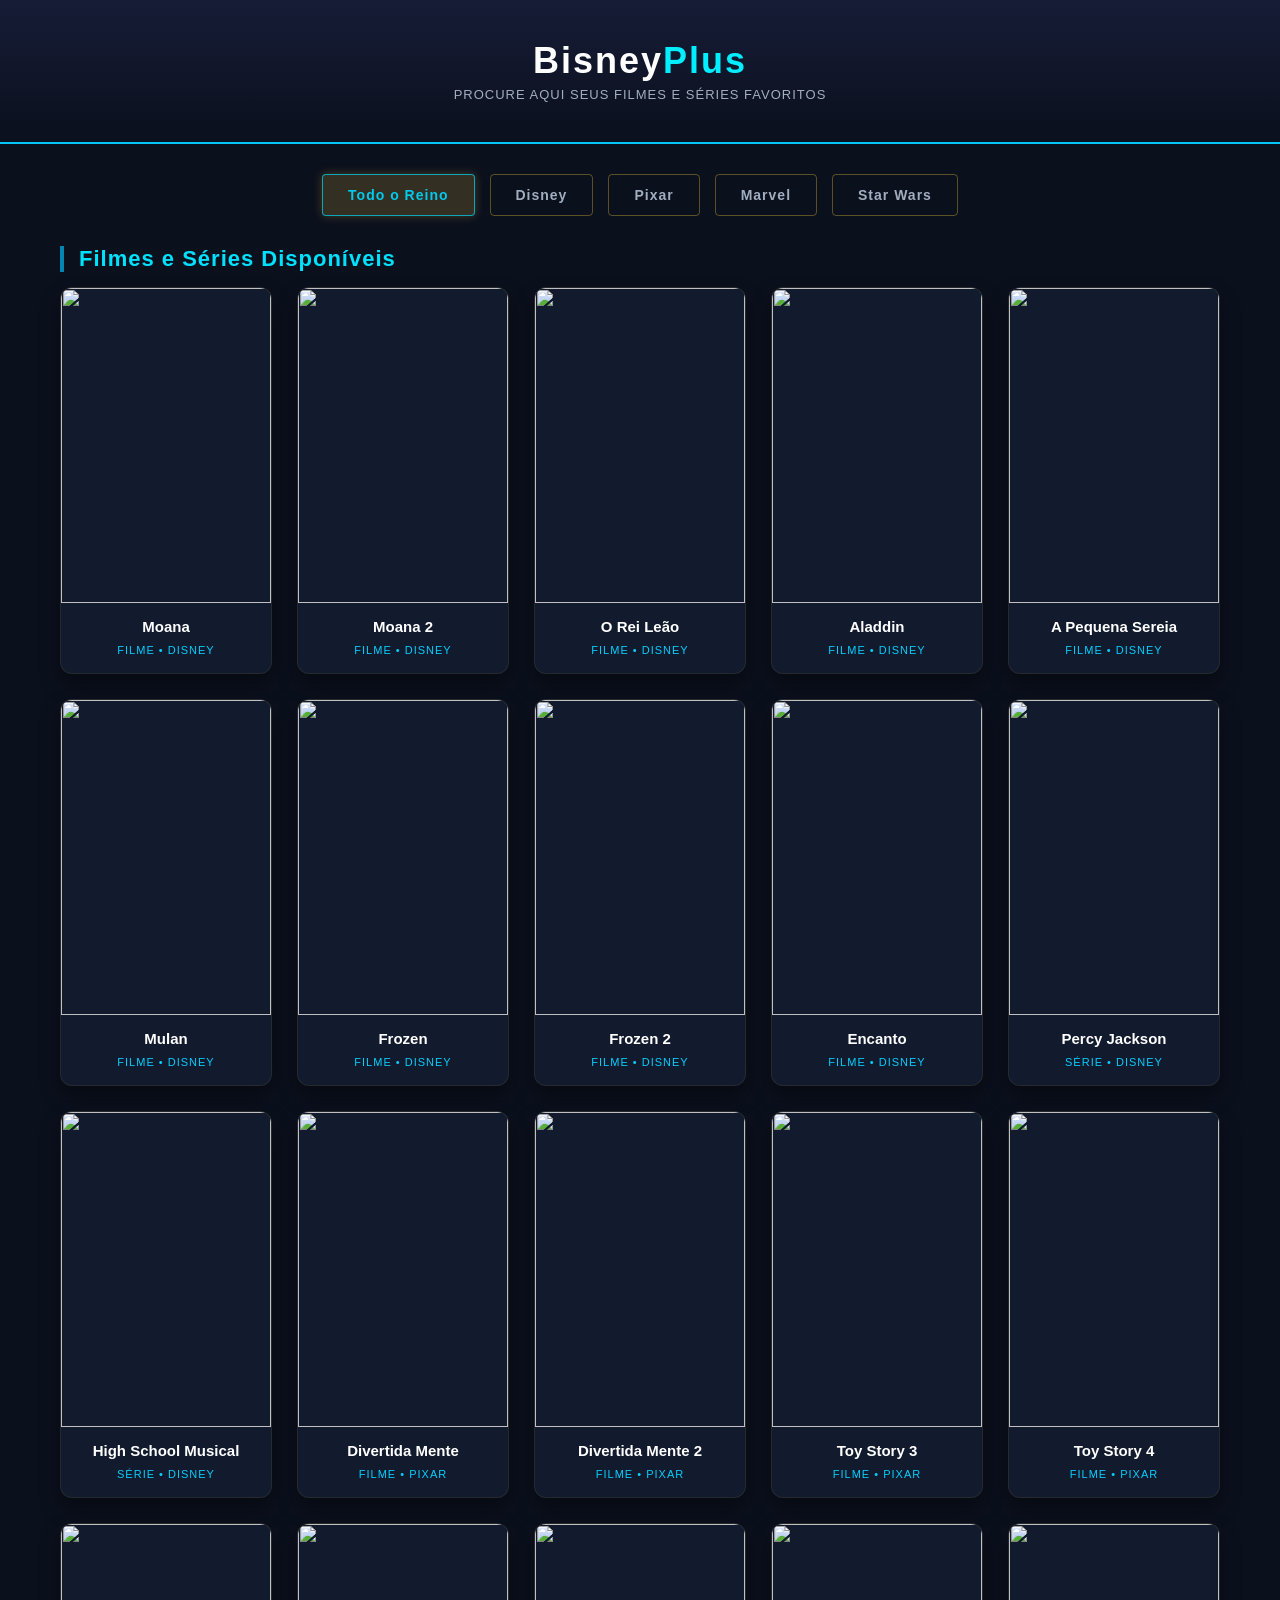
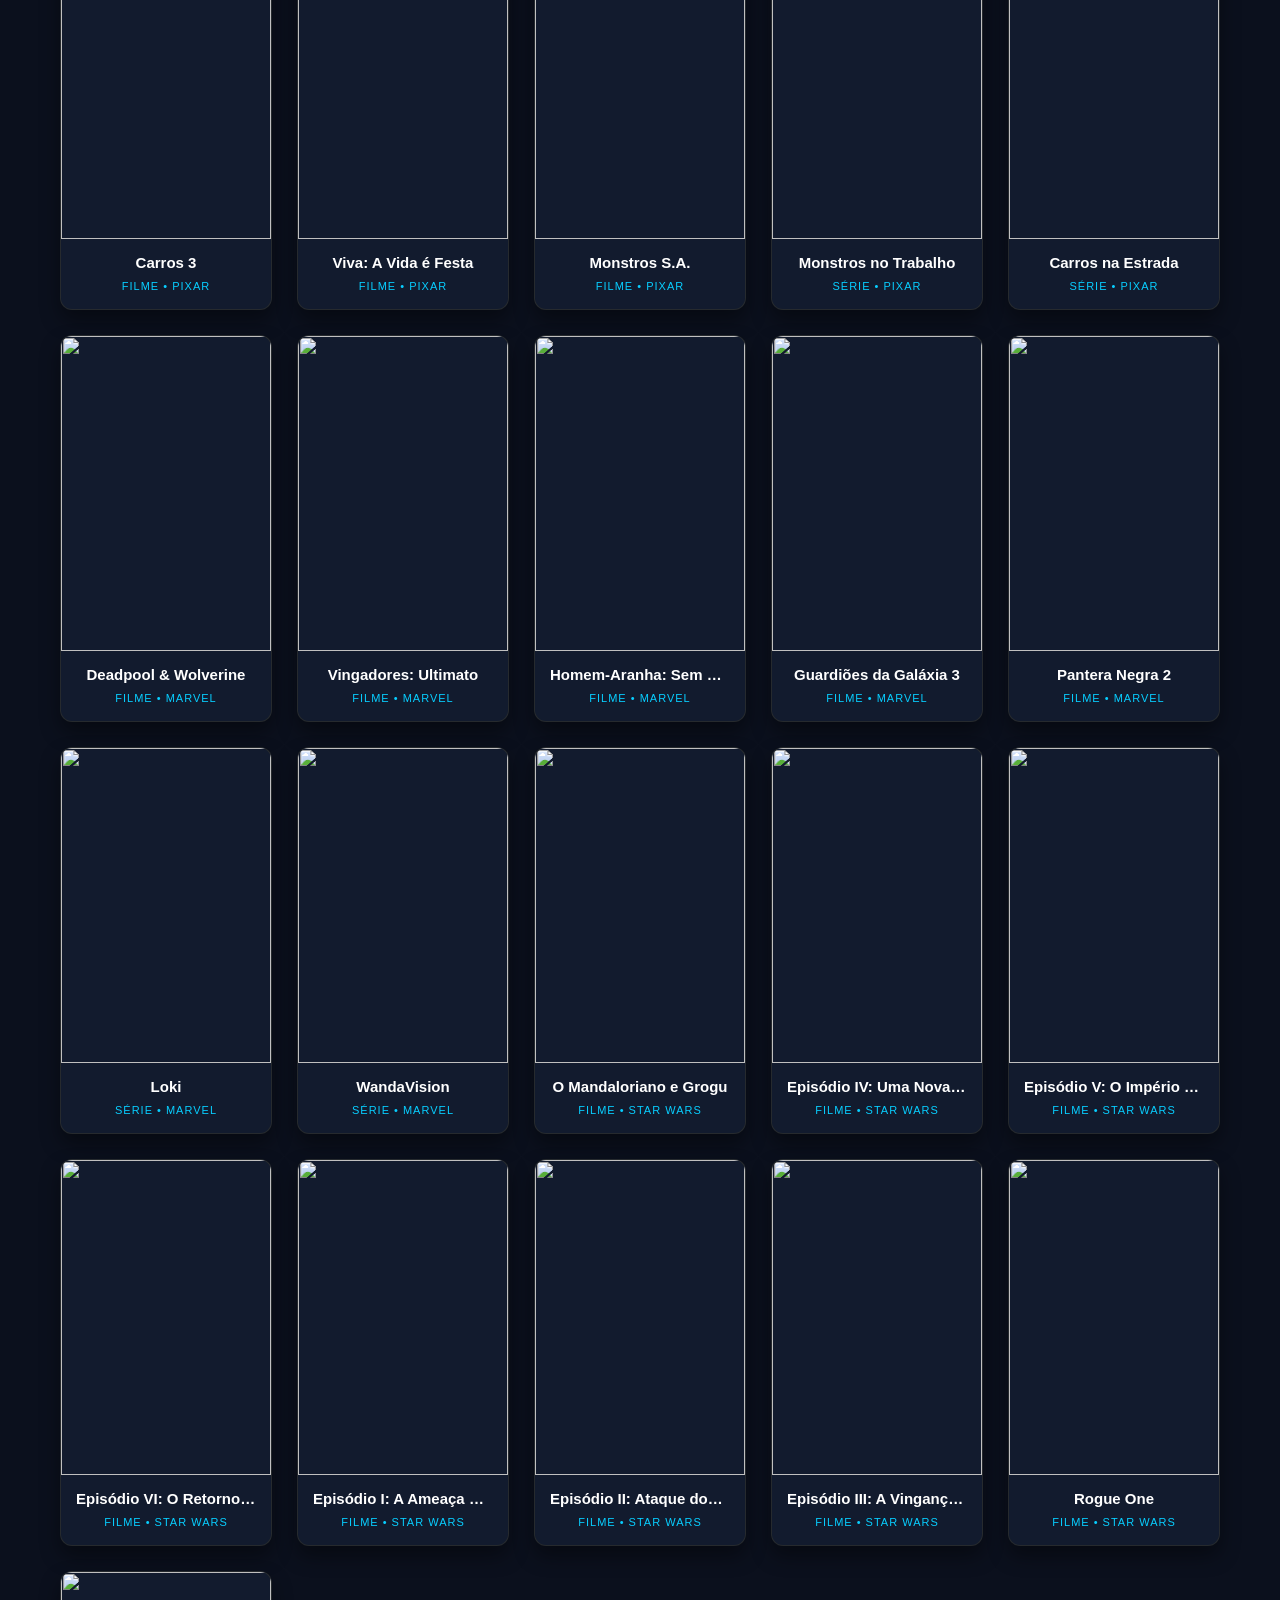
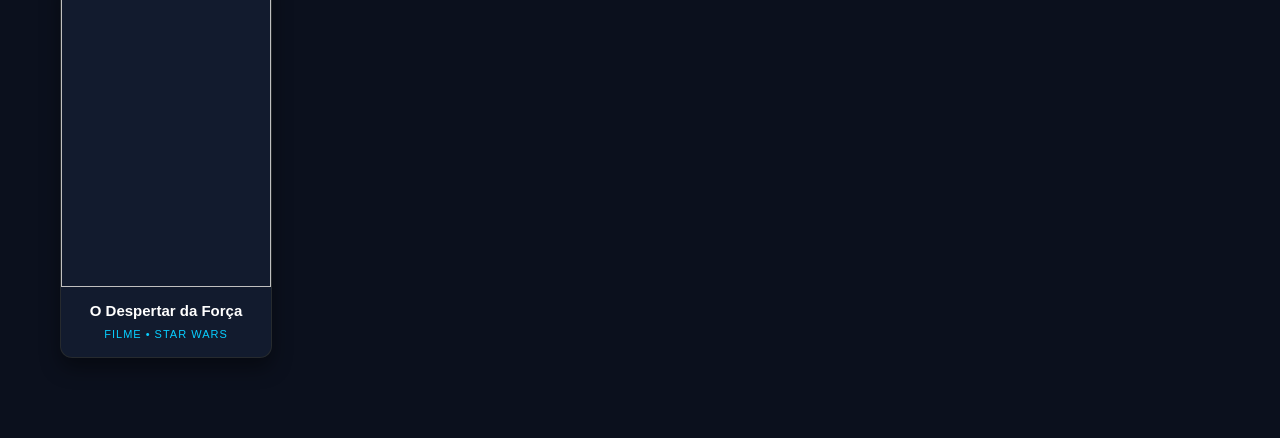
==== index.html @ 2150a50a "Add files via upload" ====
<!DOCTYPE html>
<html lang="pt-BR">
<head>
    <meta charset="UTF-8">
    <meta name="viewport" content="width=device-width, initial-scale=1.0">
    <title>Bisney</title>
    <link rel="stylesheet" href="style.css">
</head>
<body>

    <!-- Seletores Invisíveis (Controlam o Filtro do CSS) -->
    <input type="radio" name="filtro-universo" id="filtro-todos" checked>
    <input type="radio" name="filtro-universo" id="filtro-disney">
    <input type="radio" name="filtro-universo" id="filtro-pixar">
    <input type="radio" name="filtro-universo" id="filtro-marvel">
    <input type="radio" name="filtro-universo" id="filtro-starwars">

    <!-- Topo -->
    <header>
        <h1>Bisney<span>Plus</span></h1>
        <p>Procure aqui seus filmes e séries favoritos</p>
    </header>

    <!-- Botões Filtros -->
    <nav class="tabs-menu">
        <label for="filtro-todos" class="tab-btn btn-todos">Todo o Reino</label>
        <label for="filtro-disney" class="tab-btn btn-disney">Disney</label>
        <label for="filtro-pixar" class="tab-btn btn-pixar">Pixar</label>
        <label for="filtro-marvel" class="tab-btn btn-marvel">Marvel</label>
        <label for="filtro-starwars" class="tab-btn btn-starwars">Star Wars</label>
    </nav>

    <!-- Container Principal do Catálogo -->
    <main class="catalog-container">
        
        <h2 class="category-title">Filmes e Séries Disponíveis</h2>
        <div class="royal-grid">

            <!-- ================= DISNEY ================= -->
            <div class="royal-card uni-disney"><div class="card-img"><img src="https://unsplash.com"></div><div class="card-info"><h3>Moana </h3><span>Filme • Disney</span></div></div>
            <div class="royal-card uni-disney"><div class="card-img"><img src="https://unsplash.com"></div><div class="card-info"><h3>Moana 2</h3><span>Filme • Disney</span></div></div>
            <div class="royal-card uni-disney"><div class="card-img"><img src="https://unsplash.com"></div><div class="card-info"><h3>O Rei Leão</h3><span>Filme • Disney</span></div></div>
            <div class="royal-card uni-disney"><div class="card-img"><img src="https://unsplash.com"></div><div class="card-info"><h3>Aladdin</h3><span>Filme • Disney</span></div></div>
            <div class="royal-card uni-disney"><div class="card-img"><img src="https://unsplash.com"></div><div class="card-info"><h3>A Pequena Sereia</h3><span>Filme • Disney</span></div></div>
            <div class="royal-card uni-disney"><div class="card-img"><img src="https://unsplash.com"></div><div class="card-info"><h3>Mulan</h3><span>Filme • Disney</span></div></div>
            <div class="royal-card uni-disney"><div class="card-img"><img src="https://unsplash.com"></div><div class="card-info"><h3>Frozen </h3><span>Filme • Disney</span></div></div>
            <div class="royal-card uni-disney"><div class="card-img"><img src="https://unsplash.com"></div><div class="card-info"><h3>Frozen 2</h3><span>Filme • Disney</span></div></div>
            <div class="royal-card uni-disney"><div class="card-img"><img src="https://unsplash.com"></div><div class="card-info"><h3>Encanto</h3><span>Filme • Disney</span></div></div>
            <div class="royal-card uni-disney"><div class="card-img"><img src="https://unsplash.com"></div><div class="card-info"><h3>Percy Jackson</h3><span>Série • Disney</span></div></div>
            <div class="royal-card uni-disney"><div class="card-img"><img src="https://unsplash.com"></div><div class="card-info"><h3>High School Musical</h3><span>Série • Disney</span></div></div>

            <!-- ================= PIXAR ================= -->
            <div class="royal-card uni-pixar"><div class="card-img"><img src="https://unsplash.com"></div><div class="card-info"><h3>Divertida Mente </h3><span>Filme • Pixar</span></div></div>
            <div class="royal-card uni-pixar"><div class="card-img"><img src="https://unsplash.com"></div><div class="card-info"><h3>Divertida Mente 2</h3><span>Filme • Pixar</span></div></div>
            <div class="royal-card uni-pixar"><div class="card-img"><img src="https://unsplash.com"></div><div class="card-info"><h3>Toy Story 3</h3><span>Filme • Pixar</span></div></div>
            <div class="royal-card uni-pixar"><div class="card-img"><img src="https://unsplash.com"></div><div class="card-info"><h3>Toy Story 4</h3><span>Filme • Pixar</span></div></div>
            <div class="royal-card uni-pixar"><div class="card-img"><img src="https://unsplash.com"></div><div class="card-info"><h3>Carros 3</h3><span>Filme • Pixar</span></div></div>
            <div class="royal-card uni-pixar"><div class="card-img"><img src="https://unsplash.com"></div><div class="card-info"><h3>Viva: A Vida é Festa</h3><span>Filme • Pixar</span></div></div>
            <div class="royal-card uni-pixar"><div class="card-img"><img src="https://unsplash.com"></div><div class="card-info"><h3>Monstros S.A.</h3><span>Filme • Pixar</span></div></div>
            <div class="royal-card uni-pixar"><div class="card-img"><img src="https://unsplash.com"></div><div class="card-info"><h3>Monstros no Trabalho</h3><span>Série • Pixar</span></div></div>
            <div class="royal-card uni-pixar"><div class="card-img"><img src="https://unsplash.com"></div><div class="card-info"><h3>Carros na Estrada</h3><span>Série • Pixar</span></div></div>

            <!-- ================= MARVEL ================= -->
            <div class="royal-card uni-marvel"><div class="card-img"><img src="https://unsplash.com"></div><div class="card-info"><h3>Deadpool & Wolverine</h3><span>Filme • Marvel</span></div></div>
            <div class="royal-card uni-marvel"><div class="card-img"><img src="https://unsplash.com"></div><div class="card-info"><h3>Vingadores: Ultimato</h3><span>Filme • Marvel</span></div></div>
            <div class="royal-card uni-marvel"><div class="card-img"><img src="https://unsplash.com"></div><div class="card-info"><h3>Homem-Aranha: Sem Volta</h3><span>Filme • Marvel</span></div></div>
            <div class="royal-card uni-marvel"><div class="card-img"><img src="https://unsplash.com"></div><div class="card-info"><h3>Guardiões da Galáxia 3</h3><span>Filme • Marvel</span></div></div>
            <div class="royal-card uni-marvel"><div class="card-img"><img src="https://unsplash.com"></div><div class="card-info"><h3>Pantera Negra 2</h3><span>Filme • Marvel</span></div></div>
            <div class="royal-card uni-marvel"><div class="card-img"><img src="https://unsplash.com"></div><div class="card-info"><h3>Loki</h3><span>Série • Marvel</span></div></div>
            <div class="royal-card uni-marvel"><div class="card-img"><img src="https://unsplash.com"></div><div class="card-info"><h3>WandaVision</h3><span>Série • Marvel</span></div></div>

            <!-- ================= STAR WARS (Catálogo Corrigido e Icônico) ================= -->
            <!-- Filmes Clássicos e Recentes -->
            <div class="royal-card uni-starwars"><div class="card-img"><img src="https://unsplash.com"></div><div class="card-info"><h3>O Mandaloriano e Grogu</h3><span>Filme • Star Wars</span></div></div>
            <div class="royal-card uni-starwars"><div class="card-img"><img src="https://unsplash.com"></div><div class="card-info"><h3>Episódio IV: Uma Nova Esperança</h3><span>Filme • Star Wars</span></div></div>
            <div class="royal-card uni-starwars"><div class="card-img"><img src="https://unsplash.com"></div><div class="card-info"><h3>Episódio V: O Império Contra-Ataca</h3><span>Filme • Star Wars</span></div></div>
            <div class="royal-card uni-starwars"><div class="card-img"><img src="https://unsplash.com"></div><div class="card-info"><h3>Episódio VI: O Retorno de Jedi</h3><span>Filme • Star Wars</span></div></div>
            <div class="royal-card uni-starwars"><div class="card-img"><img src="https://unsplash.com"></div><div class="card-info"><h3>Episódio I: A Ameaça Fantasma</h3><span>Filme • Star Wars</span></div></div>
            <div class="royal-card uni-starwars"><div class="card-img"><img src="https://unsplash.com"></div><div class="card-info"><h3>Episódio II: Ataque dos Clones</h3><span>Filme • Star Wars</span></div></div>
            <div class="royal-card uni-starwars"><div class="card-img"><img src="https://unsplash.com"></div><div class="card-info"><h3>Episódio III: A Vingança dos Sith</h3><span>Filme • Star Wars</span></div></div>
            <div class="royal-card uni-starwars"><div class="card-img"><img src="https://unsplash.com"></div><div class="card-info"><h3>Rogue One</h3><span>Filme • Star Wars</span></div></div>
            <div class="royal-card uni-starwars"><div class="card-img"><img src="https://unsplash.com"></div><div class="card-info"><h3>O Despertar da Força</h3><span>Filme • Star Wars</span></div></div>
            
            <!-- Séries Famosas -->
---- style.css ----
/* ========================================================
   RESET & ESTILIZAÇÃO DO TEMA (Azul Disney & Ouro)
   ======================================================== */
   * {
    margin: 0;
    padding: 0;
    box-sizing: border-box;
    font-family: 'Segoe UI', Roboto, Arial, sans-serif;
}

body {
    background-color: #0b101d;
    color: #e2e8f0;
    padding-bottom: 80px;
}

/* Esconde totalmente os seletores radio nativos na tela */
input[type="radio"] {
    display: none;
}

header {
    background: linear-gradient(to bottom, #161c36, #0b101d);
    padding: 40px 20px;
    text-align: center;
    border-bottom: 2px solid #04c5f5;
}

header h1 {
    font-size: 36px;
    color: #fff;
    letter-spacing: 2px;
}

header h1 span {
    color: #00eeff;
}

header p {
    font-size: 13px;
    color: #a0aec0;
    margin-top: 5px;
    text-transform: uppercase;
    letter-spacing: 1px;
}

/* ========================================================
   MENU DE NAVEGAÇÃO E BOTÕES (LABELS)
   ======================================================== */
.tabs-menu {
    display: flex;
    justify-content: center;
    gap: 15px;
    margin: 30px auto;
    flex-wrap: wrap;
    max-width: 800px;
}

.tab-btn {
    background: transparent;
    border: 1px solid rgba(212, 175, 55, 0.4);
    color: #a0aec0;
    padding: 12px 25px;
    font-size: 14px;
    border-radius: 4px;
    font-weight: bold;
    letter-spacing: 1px;
    cursor: pointer;
    transition: all 0.3s ease;
}

.tab-btn:hover {
    background-color: rgba(212, 175, 55, 0.15);
    color: #00ffff;
    border-color: #00ffff;
}

/* ========================================================
   MECANISMO DE FILTRAGEM VIA CSS PURO (ESTÁVEL)
   ======================================================== */

/* Caso o botão "Disney" esteja ativado, esconde as outras marcas */
#filtro-disney:checked ~ main .royal-grid .royal-card:not(.uni-disney) { display: none; }

/* Caso o botão "Pixar" esteja ativado, esconde as outras marcas */
#filtro-pixar:checked ~ main .royal-grid .royal-card:not(.uni-pixar) { display: none; }

/* Caso o botão "Marvel" esteja ativado, esconde as outras marcas */
#filtro-marvel:checked ~ main .royal-grid .royal-card:not(.uni-marvel) { display: none; }

/* Caso o botão "Star Wars" esteja ativado, esconde as outras marcas */
#filtro-starwars:checked ~ main .royal-grid .royal-card:not(.uni-starwars) { display: none; }


/* Muda o visual do botão ativo na barra de navegação para o usuário saber onde clicou */
#filtro-todos:checked ~ .tabs-menu .btn-todos,
#filtro-disney:checked ~ .tabs-menu .btn-disney,
#filtro-pixar:checked ~ .tabs-menu .btn-pixar,
#filtro-marvel:checked ~ .tabs-menu .btn-marvel,
#filtro-starwars:checked ~ .tabs-menu .btn-starwars {
    background-color: rgba(212, 175, 55, 0.2);
    color: #00caee;
    border-color: #00d2eebd;
    box-shadow: 0 0 10px rgba(212, 175, 55, 0.3);
}

/* ========================================================
   ESTRUTURA DAS SEÇÕES E GRADES DE FILMES/SÉRIES
   ======================================================== */
.catalog-container {
    max-width: 1200px;
    margin: 0 auto;
    padding: 0 20px;
}

.category-title {
    font-size: 22px;
    color: #00e1ff;
    margin: 30px 0 15px 0;
    border-left: 4px solid #00c3ffa8;
    padding-left: 15px;
    letter-spacing: 1px;
}

.royal-grid {
    display: grid;
    grid-template-columns: repeat(auto-fill, minmax(200px, 1fr));
    gap: 25px;
}

.royal-card {
    background-color: #121b2e;
    border-radius: 12px;
    overflow: hidden;
    border: 1px solid rgba(212, 175, 55, 0.1);
    box-shadow: 0 10px 20px rgba(0,0,0,0.4);
    transition: transform 0.3s ease, border-color 0.3s ease, box-shadow 0.3s ease;
}

.card-img {
    width: 100%;
    aspect-ratio: 2/3;
    overflow: hidden;
}

.card-img img {
    width: 100%;
    height: 100%;
    object-fit: cover;
    transition: transform 0.4s ease;
}

.card-info {
    padding: 15px;
    text-align: center;
}

.card-info h3 {
    font-size: 15px;
    color: #fff;
    white-space: nowrap;
    overflow: hidden;
    text-overflow: ellipsis;
    margin-bottom: 5px;
}

.card-info span {
    font-size: 11px;
    color: #08ceff;
    text-transform: uppercase;
    letter-spacing: 1px;
}

/* Efeitos Visuais ao passar o mouse (Hover) */
.royal-card:hover {
    transform: translateY(-8px);
    border-color: #08ceff;
    box-shadow: 0 15px 30px rgba(212, 175, 55, 0.2);
}

.royal-card:hover .card-img img {
    transform: scale(1.08);
}
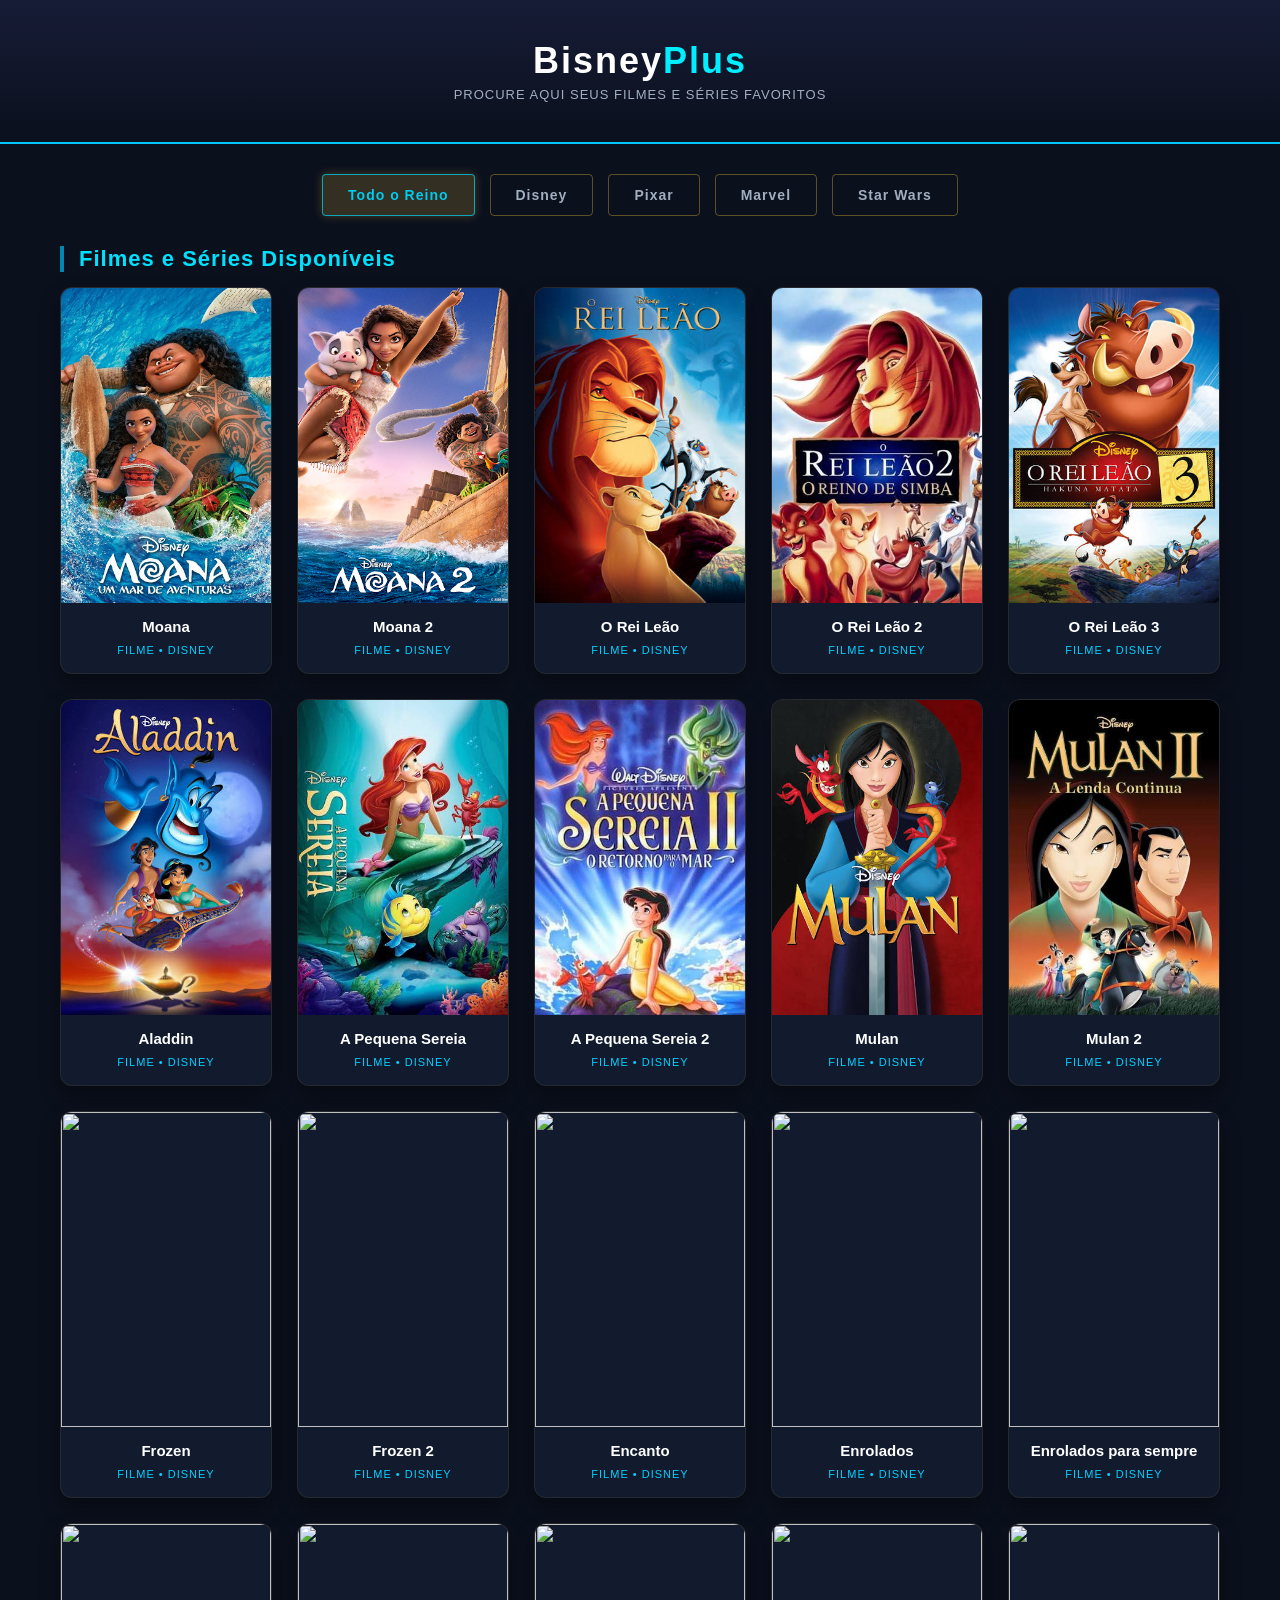
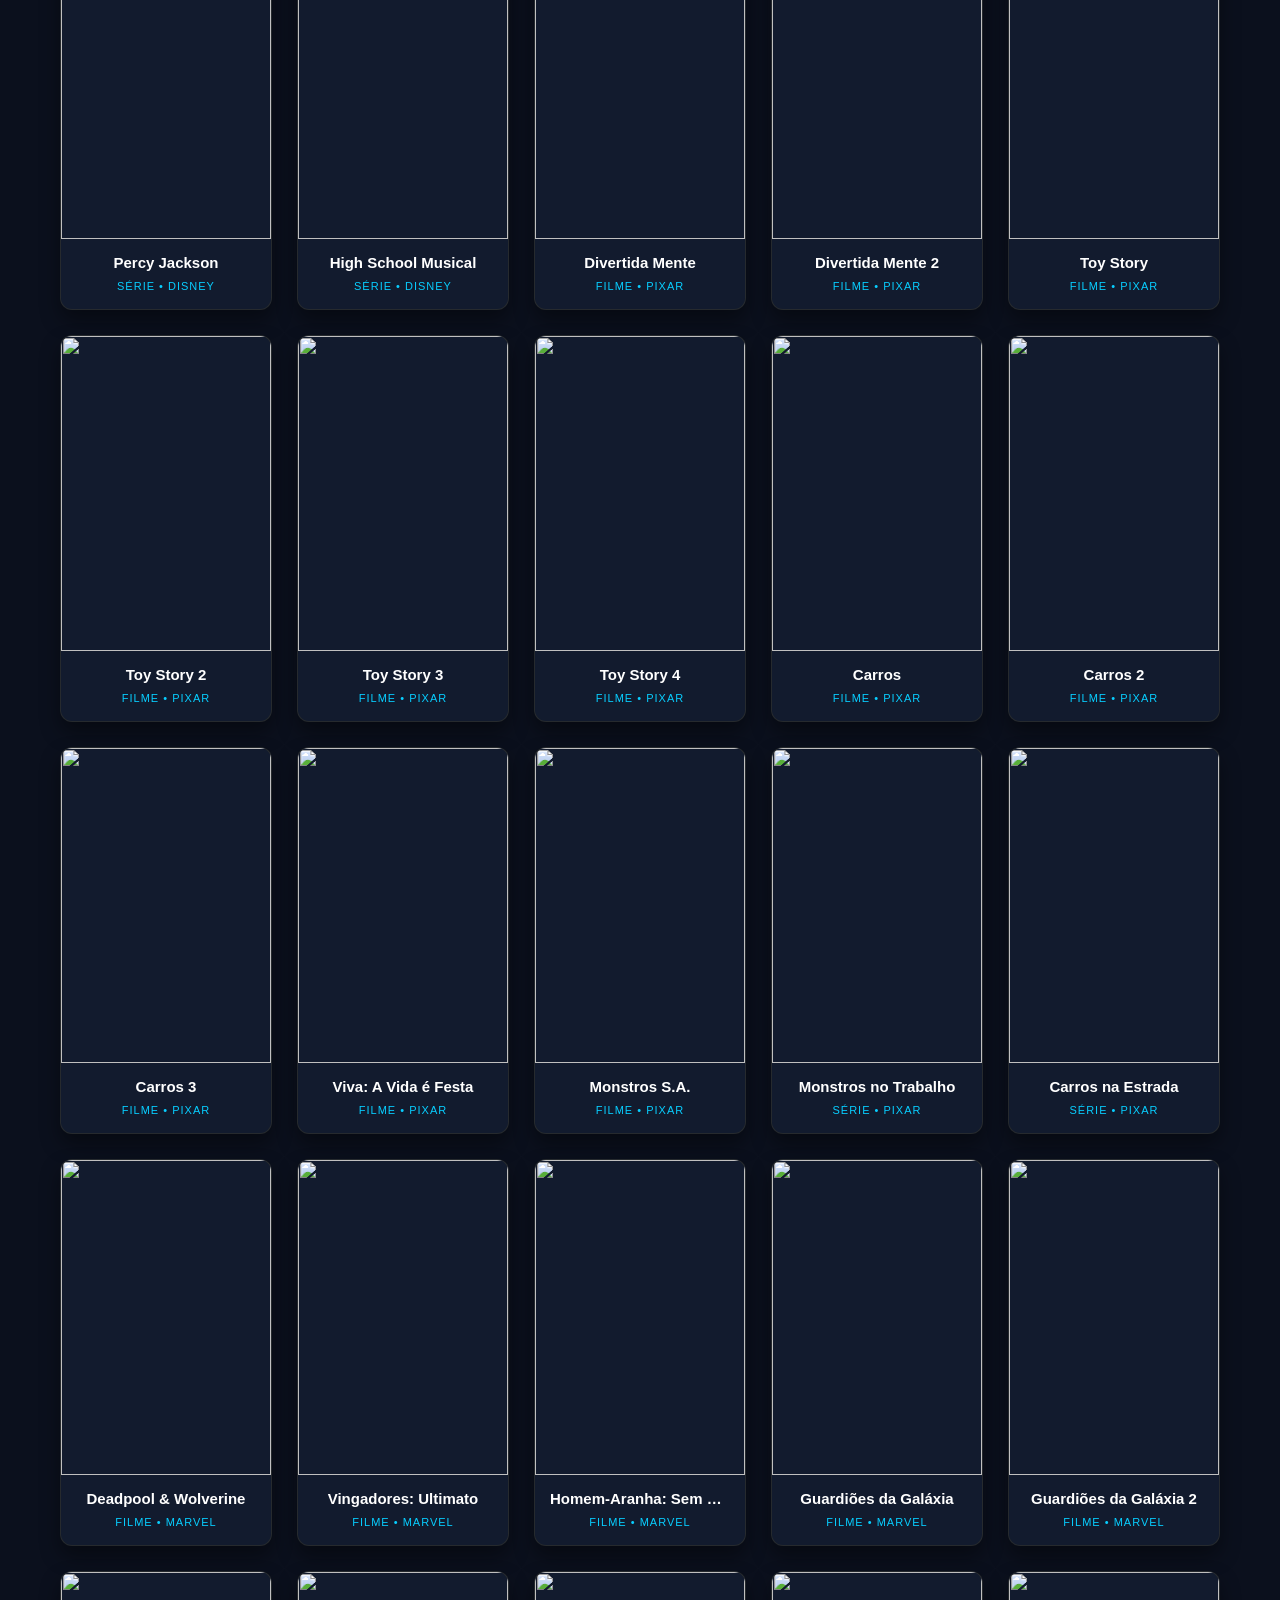
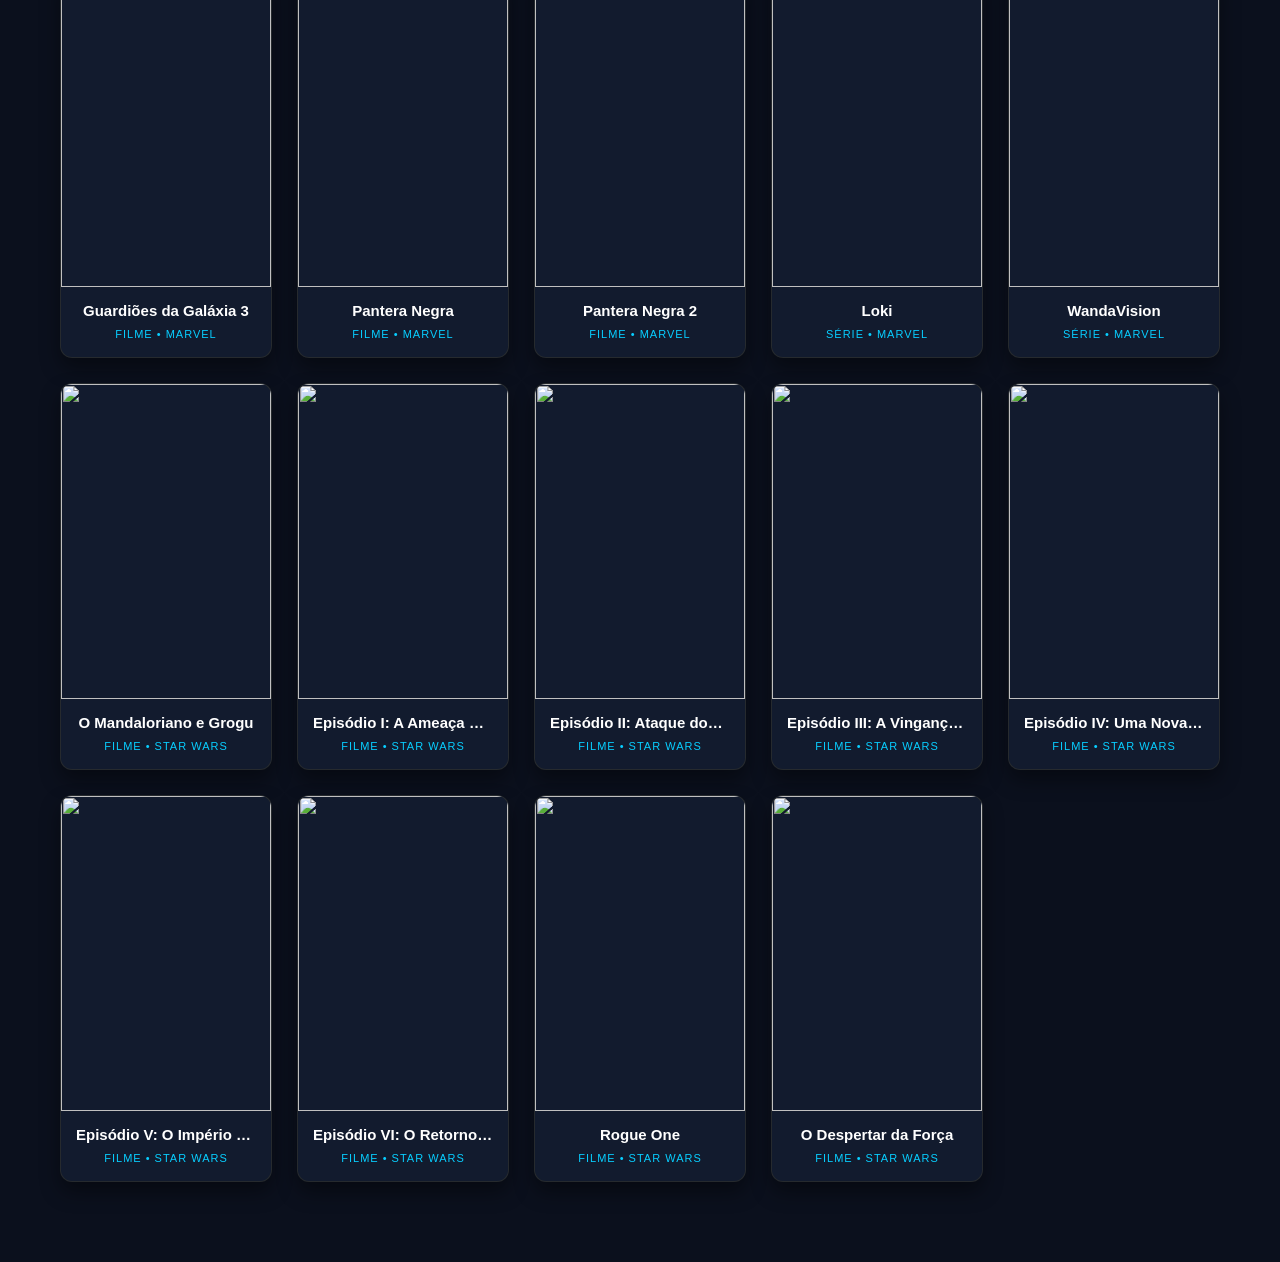
==== commit bc09dae4: "Add files via upload" ====
--- a/index.html
+++ b/index.html
@@ -37,23 +37,33 @@
         <div class="royal-grid">
 
             <!-- ================= DISNEY ================= -->
-            <div class="royal-card uni-disney"><div class="card-img"><img src="https://unsplash.com"></div><div class="card-info"><h3>Moana </h3><span>Filme • Disney</span></div></div>
-            <div class="royal-card uni-disney"><div class="card-img"><img src="https://unsplash.com"></div><div class="card-info"><h3>Moana 2</h3><span>Filme • Disney</span></div></div>
-            <div class="royal-card uni-disney"><div class="card-img"><img src="https://unsplash.com"></div><div class="card-info"><h3>O Rei Leão</h3><span>Filme • Disney</span></div></div>
-            <div class="royal-card uni-disney"><div class="card-img"><img src="https://unsplash.com"></div><div class="card-info"><h3>Aladdin</h3><span>Filme • Disney</span></div></div>
-            <div class="royal-card uni-disney"><div class="card-img"><img src="https://unsplash.com"></div><div class="card-info"><h3>A Pequena Sereia</h3><span>Filme • Disney</span></div></div>
-            <div class="royal-card uni-disney"><div class="card-img"><img src="https://unsplash.com"></div><div class="card-info"><h3>Mulan</h3><span>Filme • Disney</span></div></div>
+            <div class="royal-card uni-disney"><div class="card-img"><img src="moana.jpg"></div><div class="card-info"><h3>Moana </h3><span>Filme • Disney</span></div></div>
+            <div class="royal-card uni-disney"><div class="card-img"><img src="moana2.png"></div><div class="card-info"><h3>Moana 2</h3><span>Filme • Disney</span></div></div>
+            <div class="royal-card uni-disney"><div class="card-img"><img src="rei_leao.jpeg"></div><div class="card-info"><h3>O Rei Leão</h3><span>Filme • Disney</span></div></div>
+            <div class="royal-card uni-disney"><div class="card-img"><img src="rei_leao2.jpeg"></div><div class="card-info"><h3>O Rei Leão 2</h3><span>Filme • Disney</span></div></div>
+            <div class="royal-card uni-disney"><div class="card-img"><img src="rei_leao3.jpeg"></div><div class="card-info"><h3>O Rei Leão 3</h3><span>Filme • Disney</span></div></div>
+            <div class="royal-card uni-disney"><div class="card-img"><img src="aladdin.jpeg"></div><div class="card-info"><h3>Aladdin</h3><span>Filme • Disney</span></div></div>
+            <div class="royal-card uni-disney"><div class="card-img"><img src="pequena_sereia.jpeg"></div><div class="card-info"><h3>A Pequena Sereia</h3><span>Filme • Disney</span></div></div>
+            <div class="royal-card uni-disney"><div class="card-img"><img src="pequena_sereia2.jpeg"></div><div class="card-info"><h3>A Pequena Sereia 2</h3><span>Filme • Disney</span></div></div>
+            <div class="royal-card uni-disney"><div class="card-img"><img src="mulan.jpeg"></div><div class="card-info"><h3>Mulan</h3><span>Filme • Disney</span></div></div>
+            <div class="royal-card uni-disney"><div class="card-img"><img src="mulan2.jpeg"></div><div class="card-info"><h3>Mulan 2</h3><span>Filme • Disney</span></div></div>
             <div class="royal-card uni-disney"><div class="card-img"><img src="https://unsplash.com"></div><div class="card-info"><h3>Frozen </h3><span>Filme • Disney</span></div></div>
             <div class="royal-card uni-disney"><div class="card-img"><img src="https://unsplash.com"></div><div class="card-info"><h3>Frozen 2</h3><span>Filme • Disney</span></div></div>
             <div class="royal-card uni-disney"><div class="card-img"><img src="https://unsplash.com"></div><div class="card-info"><h3>Encanto</h3><span>Filme • Disney</span></div></div>
+            <div class="royal-card uni-disney"><div class="card-img"><img src="https://unsplash.com"></div><div class="card-info"><h3>Enrolados</h3><span>Filme • Disney</span></div></div>
+            <div class="royal-card uni-disney"><div class="card-img"><img src="https://unsplash.com"></div><div class="card-info"><h3>Enrolados para sempre</h3><span>Filme • Disney</span></div></div>
             <div class="royal-card uni-disney"><div class="card-img"><img src="https://unsplash.com"></div><div class="card-info"><h3>Percy Jackson</h3><span>Série • Disney</span></div></div>
             <div class="royal-card uni-disney"><div class="card-img"><img src="https://unsplash.com"></div><div class="card-info"><h3>High School Musical</h3><span>Série • Disney</span></div></div>
 
             <!-- ================= PIXAR ================= -->
             <div class="royal-card uni-pixar"><div class="card-img"><img src="https://unsplash.com"></div><div class="card-info"><h3>Divertida Mente </h3><span>Filme • Pixar</span></div></div>
             <div class="royal-card uni-pixar"><div class="card-img"><img src="https://unsplash.com"></div><div class="card-info"><h3>Divertida Mente 2</h3><span>Filme • Pixar</span></div></div>
+            <div class="royal-card uni-pixar"><div class="card-img"><img src="https://unsplash.com"></div><div class="card-info"><h3>Toy Story </h3><span>Filme • Pixar</span></div></div>
+            <div class="royal-card uni-pixar"><div class="card-img"><img src="https://unsplash.com"></div><div class="card-info"><h3>Toy Story 2</h3><span>Filme • Pixar</span></div></div>
             <div class="royal-card uni-pixar"><div class="card-img"><img src="https://unsplash.com"></div><div class="card-info"><h3>Toy Story 3</h3><span>Filme • Pixar</span></div></div>
             <div class="royal-card uni-pixar"><div class="card-img"><img src="https://unsplash.com"></div><div class="card-info"><h3>Toy Story 4</h3><span>Filme • Pixar</span></div></div>
+            <div class="royal-card uni-pixar"><div class="card-img"><img src="https://unsplash.com"></div><div class="card-info"><h3>Carros </h3><span>Filme • Pixar</span></div></div>
+            <div class="royal-card uni-pixar"><div class="card-img"><img src="https://unsplash.com"></div><div class="card-info"><h3>Carros 2</h3><span>Filme • Pixar</span></div></div>
             <div class="royal-card uni-pixar"><div class="card-img"><img src="https://unsplash.com"></div><div class="card-info"><h3>Carros 3</h3><span>Filme • Pixar</span></div></div>
             <div class="royal-card uni-pixar"><div class="card-img"><img src="https://unsplash.com"></div><div class="card-info"><h3>Viva: A Vida é Festa</h3><span>Filme • Pixar</span></div></div>
             <div class="royal-card uni-pixar"><div class="card-img"><img src="https://unsplash.com"></div><div class="card-info"><h3>Monstros S.A.</h3><span>Filme • Pixar</span></div></div>
@@ -64,7 +74,10 @@
             <div class="royal-card uni-marvel"><div class="card-img"><img src="https://unsplash.com"></div><div class="card-info"><h3>Deadpool & Wolverine</h3><span>Filme • Marvel</span></div></div>
             <div class="royal-card uni-marvel"><div class="card-img"><img src="https://unsplash.com"></div><div class="card-info"><h3>Vingadores: Ultimato</h3><span>Filme • Marvel</span></div></div>
             <div class="royal-card uni-marvel"><div class="card-img"><img src="https://unsplash.com"></div><div class="card-info"><h3>Homem-Aranha: Sem Volta</h3><span>Filme • Marvel</span></div></div>
+            <div class="royal-card uni-marvel"><div class="card-img"><img src="https://unsplash.com"></div><div class="card-info"><h3>Guardiões da Galáxia </h3><span>Filme • Marvel</span></div></div>
+            <div class="royal-card uni-marvel"><div class="card-img"><img src="https://unsplash.com"></div><div class="card-info"><h3>Guardiões da Galáxia 2</h3><span>Filme • Marvel</span></div></div>
             <div class="royal-card uni-marvel"><div class="card-img"><img src="https://unsplash.com"></div><div class="card-info"><h3>Guardiões da Galáxia 3</h3><span>Filme • Marvel</span></div></div>
+            <div class="royal-card uni-marvel"><div class="card-img"><img src="https://unsplash.com"></div><div class="card-info"><h3>Pantera Negra </h3><span>Filme • Marvel</span></div></div>
             <div class="royal-card uni-marvel"><div class="card-img"><img src="https://unsplash.com"></div><div class="card-info"><h3>Pantera Negra 2</h3><span>Filme • Marvel</span></div></div>
             <div class="royal-card uni-marvel"><div class="card-img"><img src="https://unsplash.com"></div><div class="card-info"><h3>Loki</h3><span>Série • Marvel</span></div></div>
             <div class="royal-card uni-marvel"><div class="card-img"><img src="https://unsplash.com"></div><div class="card-info"><h3>WandaVision</h3><span>Série • Marvel</span></div></div>
@@ -72,12 +85,12 @@
             <!-- ================= STAR WARS (Catálogo Corrigido e Icônico) ================= -->
             <!-- Filmes Clássicos e Recentes -->
             <div class="royal-card uni-starwars"><div class="card-img"><img src="https://unsplash.com"></div><div class="card-info"><h3>O Mandaloriano e Grogu</h3><span>Filme • Star Wars</span></div></div>
+            <div class="royal-card uni-starwars"><div class="card-img"><img src="https://unsplash.com"></div><div class="card-info"><h3>Episódio I: A Ameaça Fantasma</h3><span>Filme • Star Wars</span></div></div>
+            <div class="royal-card uni-starwars"><div class="card-img"><img src="https://unsplash.com"></div><div class="card-info"><h3>Episódio II: Ataque dos Clones</h3><span>Filme • Star Wars</span></div></div>
+            <div class="royal-card uni-starwars"><div class="card-img"><img src="https://unsplash.com"></div><div class="card-info"><h3>Episódio III: A Vingança dos Sith</h3><span>Filme • Star Wars</span></div></div>
             <div class="royal-card uni-starwars"><div class="card-img"><img src="https://unsplash.com"></div><div class="card-info"><h3>Episódio IV: Uma Nova Esperança</h3><span>Filme • Star Wars</span></div></div>
             <div class="royal-card uni-starwars"><div class="card-img"><img src="https://unsplash.com"></div><div class="card-info"><h3>Episódio V: O Império Contra-Ataca</h3><span>Filme • Star Wars</span></div></div>
             <div class="royal-card uni-starwars"><div class="card-img"><img src="https://unsplash.com"></div><div class="card-info"><h3>Episódio VI: O Retorno de Jedi</h3><span>Filme • Star Wars</span></div></div>
-            <div class="royal-card uni-starwars"><div class="card-img"><img src="https://unsplash.com"></div><div class="card-info"><h3>Episódio I: A Ameaça Fantasma</h3><span>Filme • Star Wars</span></div></div>
-            <div class="royal-card uni-starwars"><div class="card-img"><img src="https://unsplash.com"></div><div class="card-info"><h3>Episódio II: Ataque dos Clones</h3><span>Filme • Star Wars</span></div></div>
-            <div class="royal-card uni-starwars"><div class="card-img"><img src="https://unsplash.com"></div><div class="card-info"><h3>Episódio III: A Vingança dos Sith</h3><span>Filme • Star Wars</span></div></div>
             <div class="royal-card uni-starwars"><div class="card-img"><img src="https://unsplash.com"></div><div class="card-info"><h3>Rogue One</h3><span>Filme • Star Wars</span></div></div>
             <div class="royal-card uni-starwars"><div class="card-img"><img src="https://unsplash.com"></div><div class="card-info"><h3>O Despertar da Força</h3><span>Filme • Star Wars</span></div></div>
             
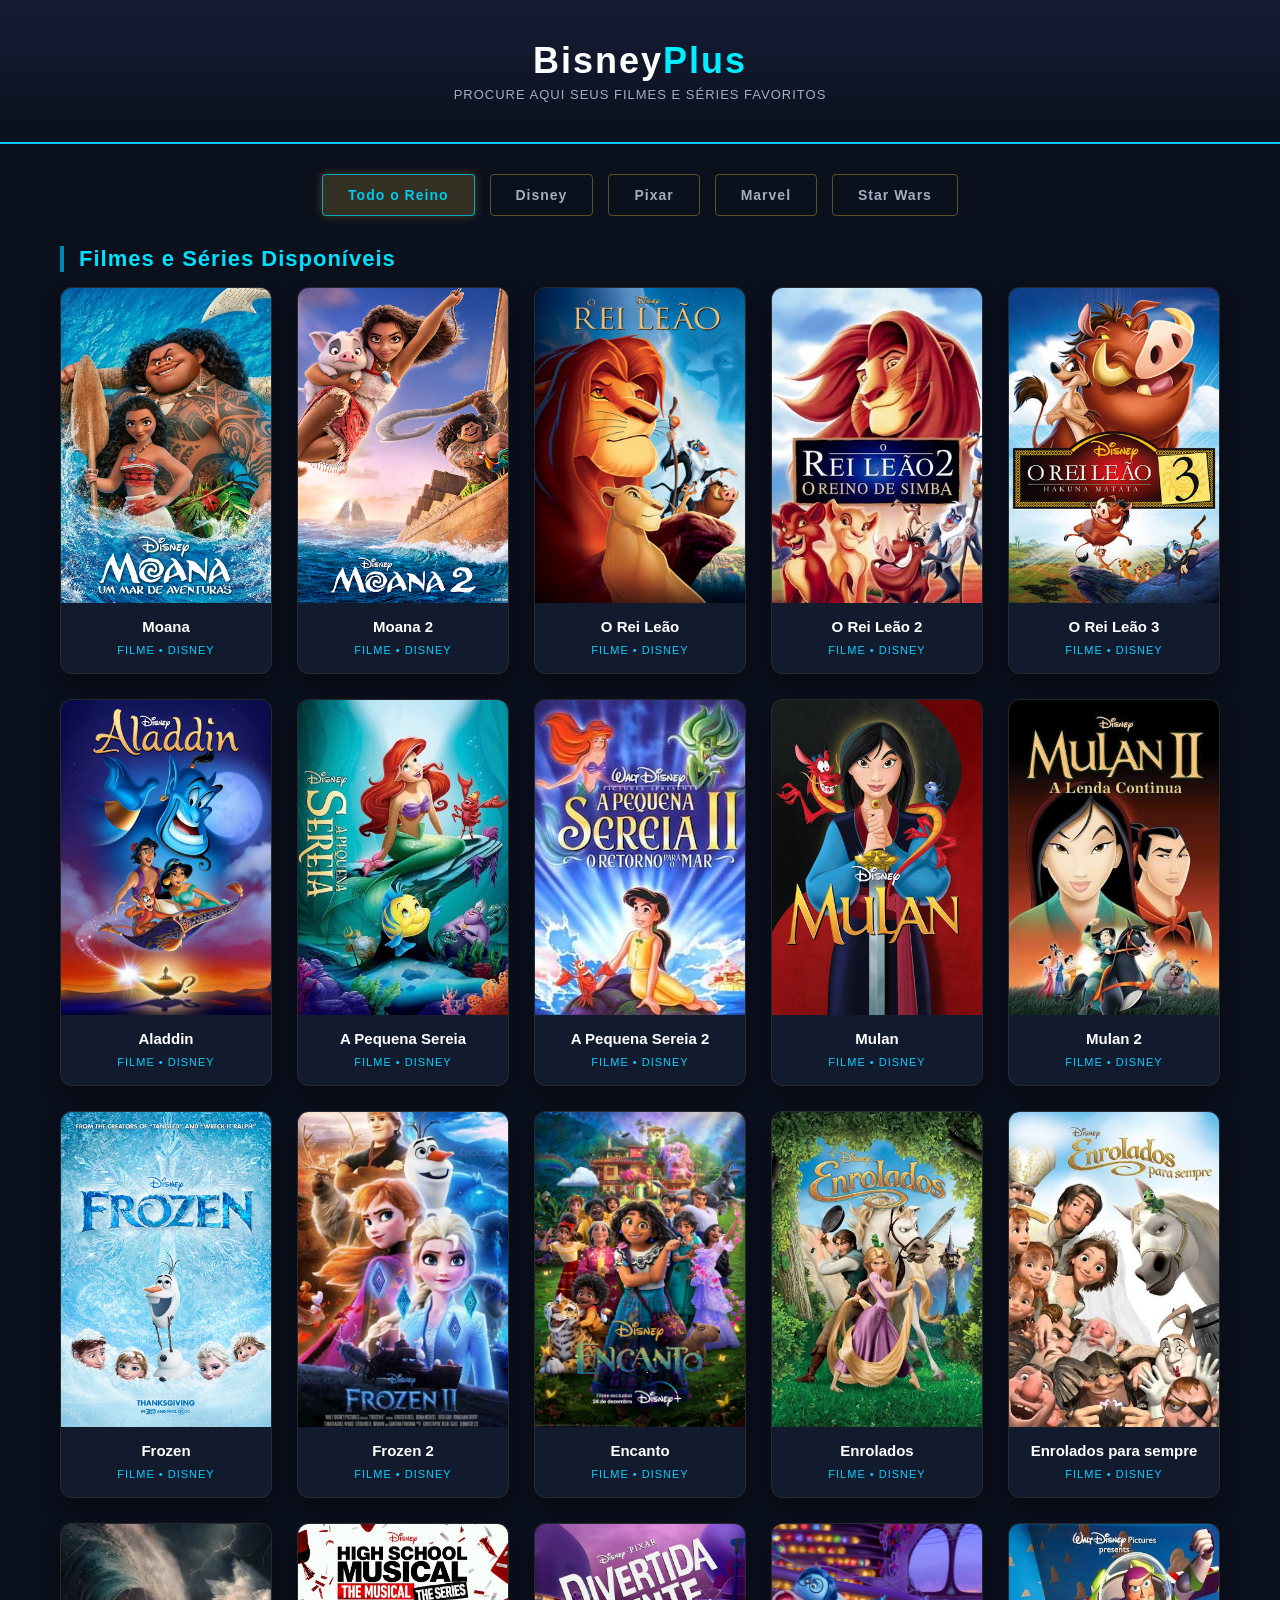
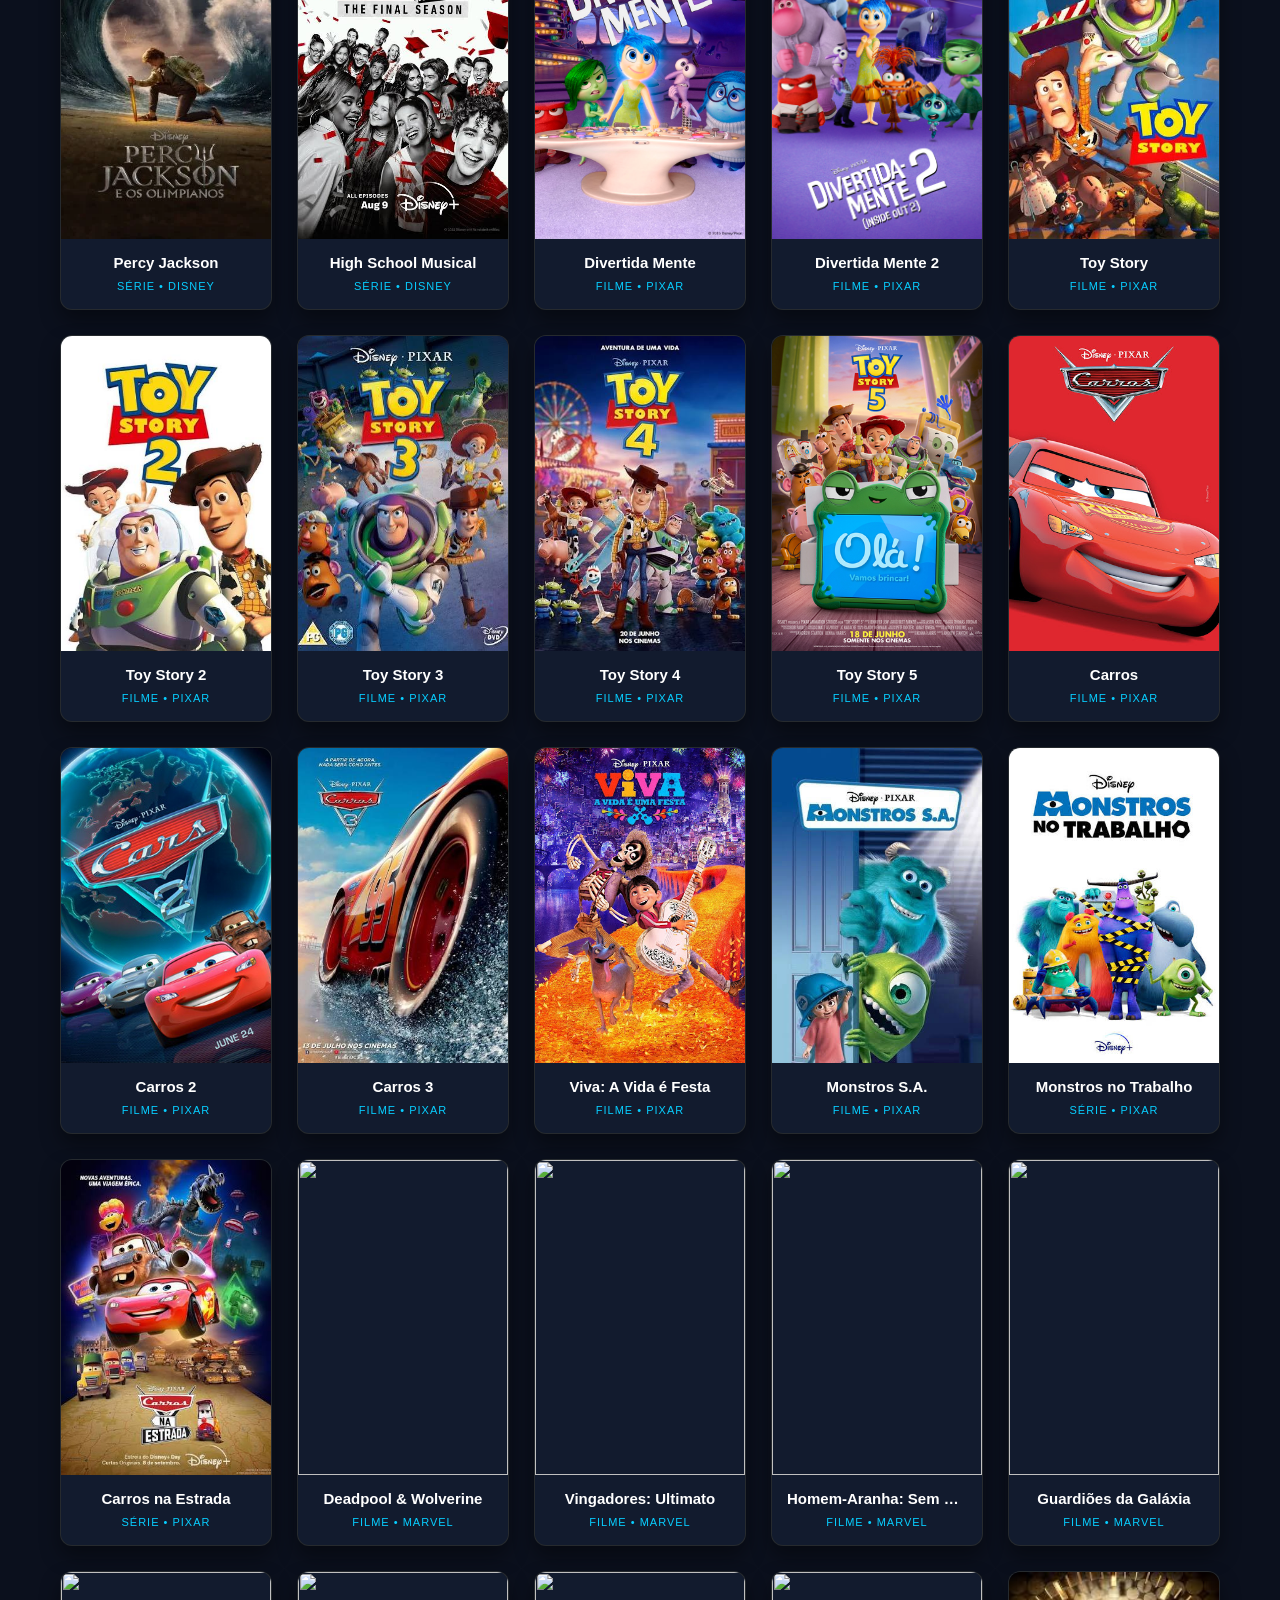
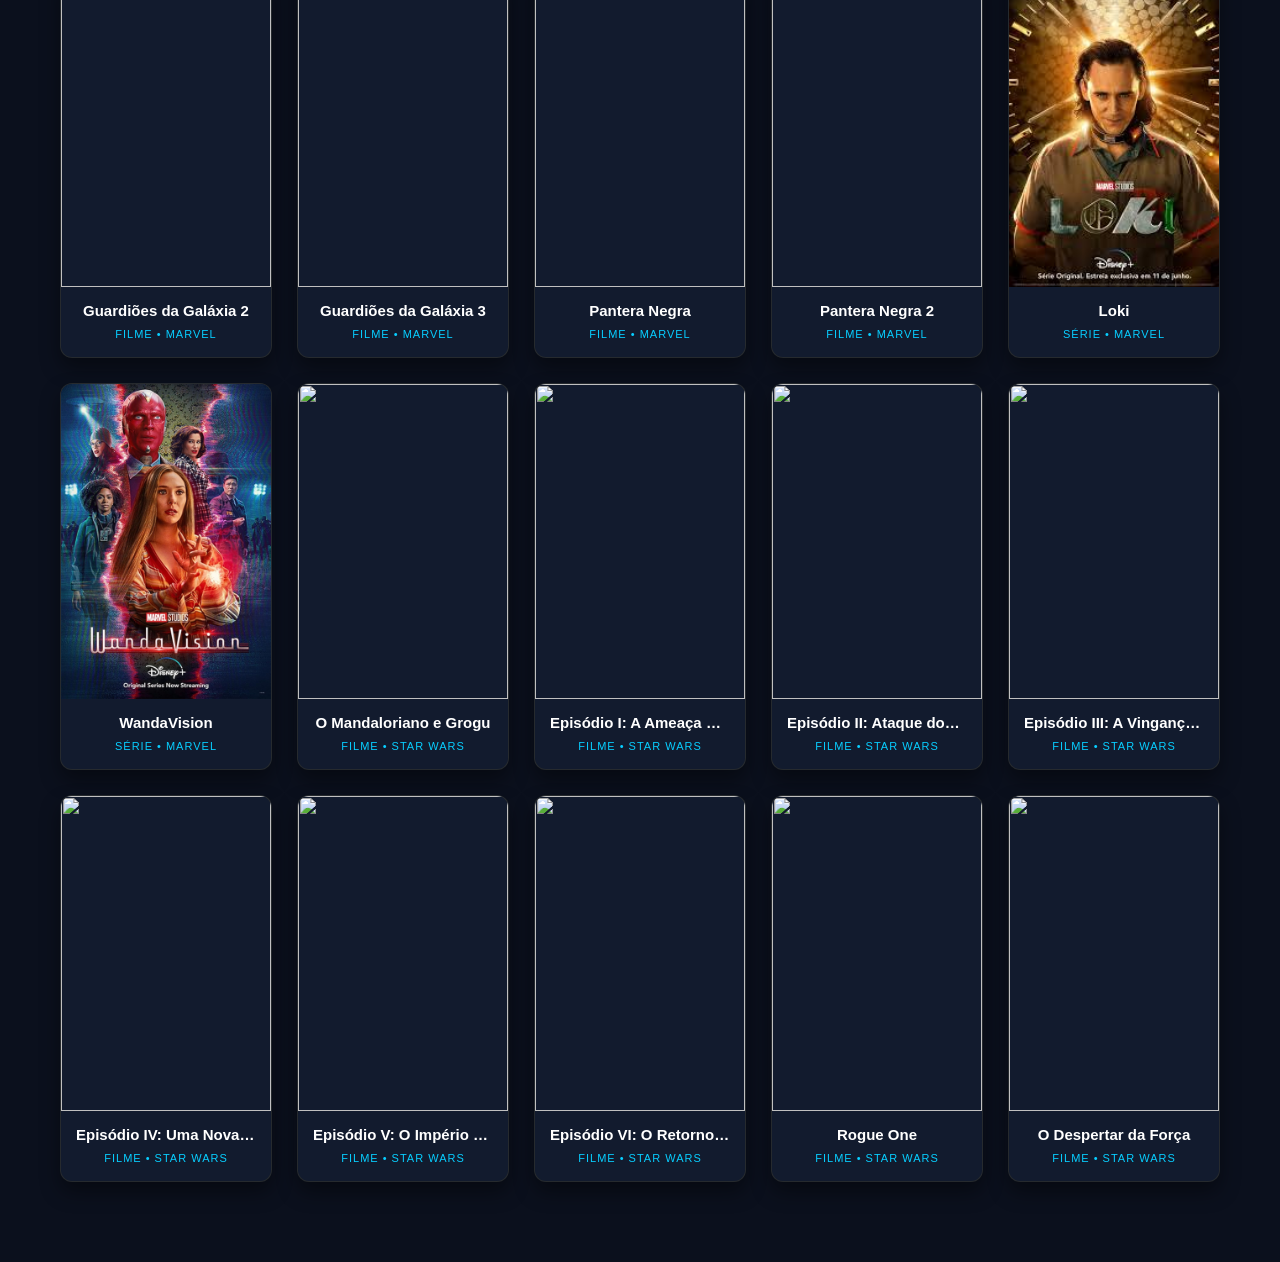
==== commit 6e8e7f37: "Add files via upload" ====
--- a/index.html
+++ b/index.html
@@ -47,28 +47,29 @@
             <div class="royal-card uni-disney"><div class="card-img"><img src="pequena_sereia2.jpeg"></div><div class="card-info"><h3>A Pequena Sereia 2</h3><span>Filme • Disney</span></div></div>
             <div class="royal-card uni-disney"><div class="card-img"><img src="mulan.jpeg"></div><div class="card-info"><h3>Mulan</h3><span>Filme • Disney</span></div></div>
             <div class="royal-card uni-disney"><div class="card-img"><img src="mulan2.jpeg"></div><div class="card-info"><h3>Mulan 2</h3><span>Filme • Disney</span></div></div>
-            <div class="royal-card uni-disney"><div class="card-img"><img src="https://unsplash.com"></div><div class="card-info"><h3>Frozen </h3><span>Filme • Disney</span></div></div>
-            <div class="royal-card uni-disney"><div class="card-img"><img src="https://unsplash.com"></div><div class="card-info"><h3>Frozen 2</h3><span>Filme • Disney</span></div></div>
-            <div class="royal-card uni-disney"><div class="card-img"><img src="https://unsplash.com"></div><div class="card-info"><h3>Encanto</h3><span>Filme • Disney</span></div></div>
-            <div class="royal-card uni-disney"><div class="card-img"><img src="https://unsplash.com"></div><div class="card-info"><h3>Enrolados</h3><span>Filme • Disney</span></div></div>
-            <div class="royal-card uni-disney"><div class="card-img"><img src="https://unsplash.com"></div><div class="card-info"><h3>Enrolados para sempre</h3><span>Filme • Disney</span></div></div>
-            <div class="royal-card uni-disney"><div class="card-img"><img src="https://unsplash.com"></div><div class="card-info"><h3>Percy Jackson</h3><span>Série • Disney</span></div></div>
-            <div class="royal-card uni-disney"><div class="card-img"><img src="https://unsplash.com"></div><div class="card-info"><h3>High School Musical</h3><span>Série • Disney</span></div></div>
+            <div class="royal-card uni-disney"><div class="card-img"><img src="frozen.png"></div><div class="card-info"><h3>Frozen </h3><span>Filme • Disney</span></div></div>
+            <div class="royal-card uni-disney"><div class="card-img"><img src="frozen2.jpg"></div><div class="card-info"><h3>Frozen 2</h3><span>Filme • Disney</span></div></div>
+            <div class="royal-card uni-disney"><div class="card-img"><img src="encanto.jpeg"></div><div class="card-info"><h3>Encanto</h3><span>Filme • Disney</span></div></div>
+            <div class="royal-card uni-disney"><div class="card-img"><img src="enrolados.jpeg"></div><div class="card-info"><h3>Enrolados</h3><span>Filme • Disney</span></div></div>
+            <div class="royal-card uni-disney"><div class="card-img"><img src="enrolados2.jpeg"></div><div class="card-info"><h3>Enrolados para sempre</h3><span>Filme • Disney</span></div></div>
+            <div class="royal-card uni-disney"><div class="card-img"><img src="percy_jackson.jpg"></div><div class="card-info"><h3>Percy Jackson</h3><span>Série • Disney</span></div></div>
+            <div class="royal-card uni-disney"><div class="card-img"><img src="high_school.jpeg"></div><div class="card-info"><h3>High School Musical</h3><span>Série • Disney</span></div></div>
 
             <!-- ================= PIXAR ================= -->
-            <div class="royal-card uni-pixar"><div class="card-img"><img src="https://unsplash.com"></div><div class="card-info"><h3>Divertida Mente </h3><span>Filme • Pixar</span></div></div>
-            <div class="royal-card uni-pixar"><div class="card-img"><img src="https://unsplash.com"></div><div class="card-info"><h3>Divertida Mente 2</h3><span>Filme • Pixar</span></div></div>
-            <div class="royal-card uni-pixar"><div class="card-img"><img src="https://unsplash.com"></div><div class="card-info"><h3>Toy Story </h3><span>Filme • Pixar</span></div></div>
-            <div class="royal-card uni-pixar"><div class="card-img"><img src="https://unsplash.com"></div><div class="card-info"><h3>Toy Story 2</h3><span>Filme • Pixar</span></div></div>
-            <div class="royal-card uni-pixar"><div class="card-img"><img src="https://unsplash.com"></div><div class="card-info"><h3>Toy Story 3</h3><span>Filme • Pixar</span></div></div>
-            <div class="royal-card uni-pixar"><div class="card-img"><img src="https://unsplash.com"></div><div class="card-info"><h3>Toy Story 4</h3><span>Filme • Pixar</span></div></div>
-            <div class="royal-card uni-pixar"><div class="card-img"><img src="https://unsplash.com"></div><div class="card-info"><h3>Carros </h3><span>Filme • Pixar</span></div></div>
-            <div class="royal-card uni-pixar"><div class="card-img"><img src="https://unsplash.com"></div><div class="card-info"><h3>Carros 2</h3><span>Filme • Pixar</span></div></div>
-            <div class="royal-card uni-pixar"><div class="card-img"><img src="https://unsplash.com"></div><div class="card-info"><h3>Carros 3</h3><span>Filme • Pixar</span></div></div>
-            <div class="royal-card uni-pixar"><div class="card-img"><img src="https://unsplash.com"></div><div class="card-info"><h3>Viva: A Vida é Festa</h3><span>Filme • Pixar</span></div></div>
-            <div class="royal-card uni-pixar"><div class="card-img"><img src="https://unsplash.com"></div><div class="card-info"><h3>Monstros S.A.</h3><span>Filme • Pixar</span></div></div>
-            <div class="royal-card uni-pixar"><div class="card-img"><img src="https://unsplash.com"></div><div class="card-info"><h3>Monstros no Trabalho</h3><span>Série • Pixar</span></div></div>
-            <div class="royal-card uni-pixar"><div class="card-img"><img src="https://unsplash.com"></div><div class="card-info"><h3>Carros na Estrada</h3><span>Série • Pixar</span></div></div>
+            <div class="royal-card uni-pixar"><div class="card-img"><img src="divertidamente.jpg"></div><div class="card-info"><h3>Divertida Mente </h3><span>Filme • Pixar</span></div></div>
+            <div class="royal-card uni-pixar"><div class="card-img"><img src="divertidamente_2.jpg"></div><div class="card-info"><h3>Divertida Mente 2</h3><span>Filme • Pixar</span></div></div>
+            <div class="royal-card uni-pixar"><div class="card-img"><img src="toy_story.jpeg"></div><div class="card-info"><h3>Toy Story </h3><span>Filme • Pixar</span></div></div>
+            <div class="royal-card uni-pixar"><div class="card-img"><img src="toy_story2.jpeg"></div><div class="card-info"><h3>Toy Story 2</h3><span>Filme • Pixar</span></div></div>
+            <div class="royal-card uni-pixar"><div class="card-img"><img src="toy_story3.jpeg"></div><div class="card-info"><h3>Toy Story 3</h3><span>Filme • Pixar</span></div></div>
+            <div class="royal-card uni-pixar"><div class="card-img"><img src="toy_story4.jpeg"></div><div class="card-info"><h3>Toy Story 4</h3><span>Filme • Pixar</span></div></div>
+            <div class="royal-card uni-pixar"><div class="card-img"><img src="toy_story5.jpg"></div><div class="card-info"><h3>Toy Story 5</h3><span>Filme • Pixar</span></div></div>
+            <div class="royal-card uni-pixar"><div class="card-img"><img src="carros.jpg"></div><div class="card-info"><h3>Carros </h3><span>Filme • Pixar</span></div></div>
+            <div class="royal-card uni-pixar"><div class="card-img"><img src="carros2.jpg"></div><div class="card-info"><h3>Carros 2</h3><span>Filme • Pixar</span></div></div>
+            <div class="royal-card uni-pixar"><div class="card-img"><img src="carros_3.jpeg"></div><div class="card-info"><h3>Carros 3</h3><span>Filme • Pixar</span></div></div>
+            <div class="royal-card uni-pixar"><div class="card-img"><img src="poco_loco.jpg"></div><div class="card-info"><h3>Viva: A Vida é Festa</h3><span>Filme • Pixar</span></div></div>
+            <div class="royal-card uni-pixar"><div class="card-img"><img src="monstros_sa.jpeg"></div><div class="card-info"><h3>Monstros S.A.</h3><span>Filme • Pixar</span></div></div>
+            <div class="royal-card uni-pixar"><div class="card-img"><img src="monstros_sa2.jpeg"></div><div class="card-info"><h3>Monstros no Trabalho</h3><span>Série • Pixar</span></div></div>
+            <div class="royal-card uni-pixar"><div class="card-img"><img src="carros_estrada.jpeg"></div><div class="card-info"><h3>Carros na Estrada</h3><span>Série • Pixar</span></div></div>
 
             <!-- ================= MARVEL ================= -->
             <div class="royal-card uni-marvel"><div class="card-img"><img src="https://unsplash.com"></div><div class="card-info"><h3>Deadpool & Wolverine</h3><span>Filme • Marvel</span></div></div>
@@ -79,8 +80,8 @@
             <div class="royal-card uni-marvel"><div class="card-img"><img src="https://unsplash.com"></div><div class="card-info"><h3>Guardiões da Galáxia 3</h3><span>Filme • Marvel</span></div></div>
             <div class="royal-card uni-marvel"><div class="card-img"><img src="https://unsplash.com"></div><div class="card-info"><h3>Pantera Negra </h3><span>Filme • Marvel</span></div></div>
             <div class="royal-card uni-marvel"><div class="card-img"><img src="https://unsplash.com"></div><div class="card-info"><h3>Pantera Negra 2</h3><span>Filme • Marvel</span></div></div>
-            <div class="royal-card uni-marvel"><div class="card-img"><img src="https://unsplash.com"></div><div class="card-info"><h3>Loki</h3><span>Série • Marvel</span></div></div>
-            <div class="royal-card uni-marvel"><div class="card-img"><img src="https://unsplash.com"></div><div class="card-info"><h3>WandaVision</h3><span>Série • Marvel</span></div></div>
+            <div class="royal-card uni-marvel"><div class="card-img"><img src="loki.jpeg"></div><div class="card-info"><h3>Loki</h3><span>Série • Marvel</span></div></div>
+            <div class="royal-card uni-marvel"><div class="card-img"><img src="wanda_vision.jpg"></div><div class="card-info"><h3>WandaVision</h3><span>Série • Marvel</span></div></div>
 
             <!-- ================= STAR WARS (Catálogo Corrigido e Icônico) ================= -->
             <!-- Filmes Clássicos e Recentes -->
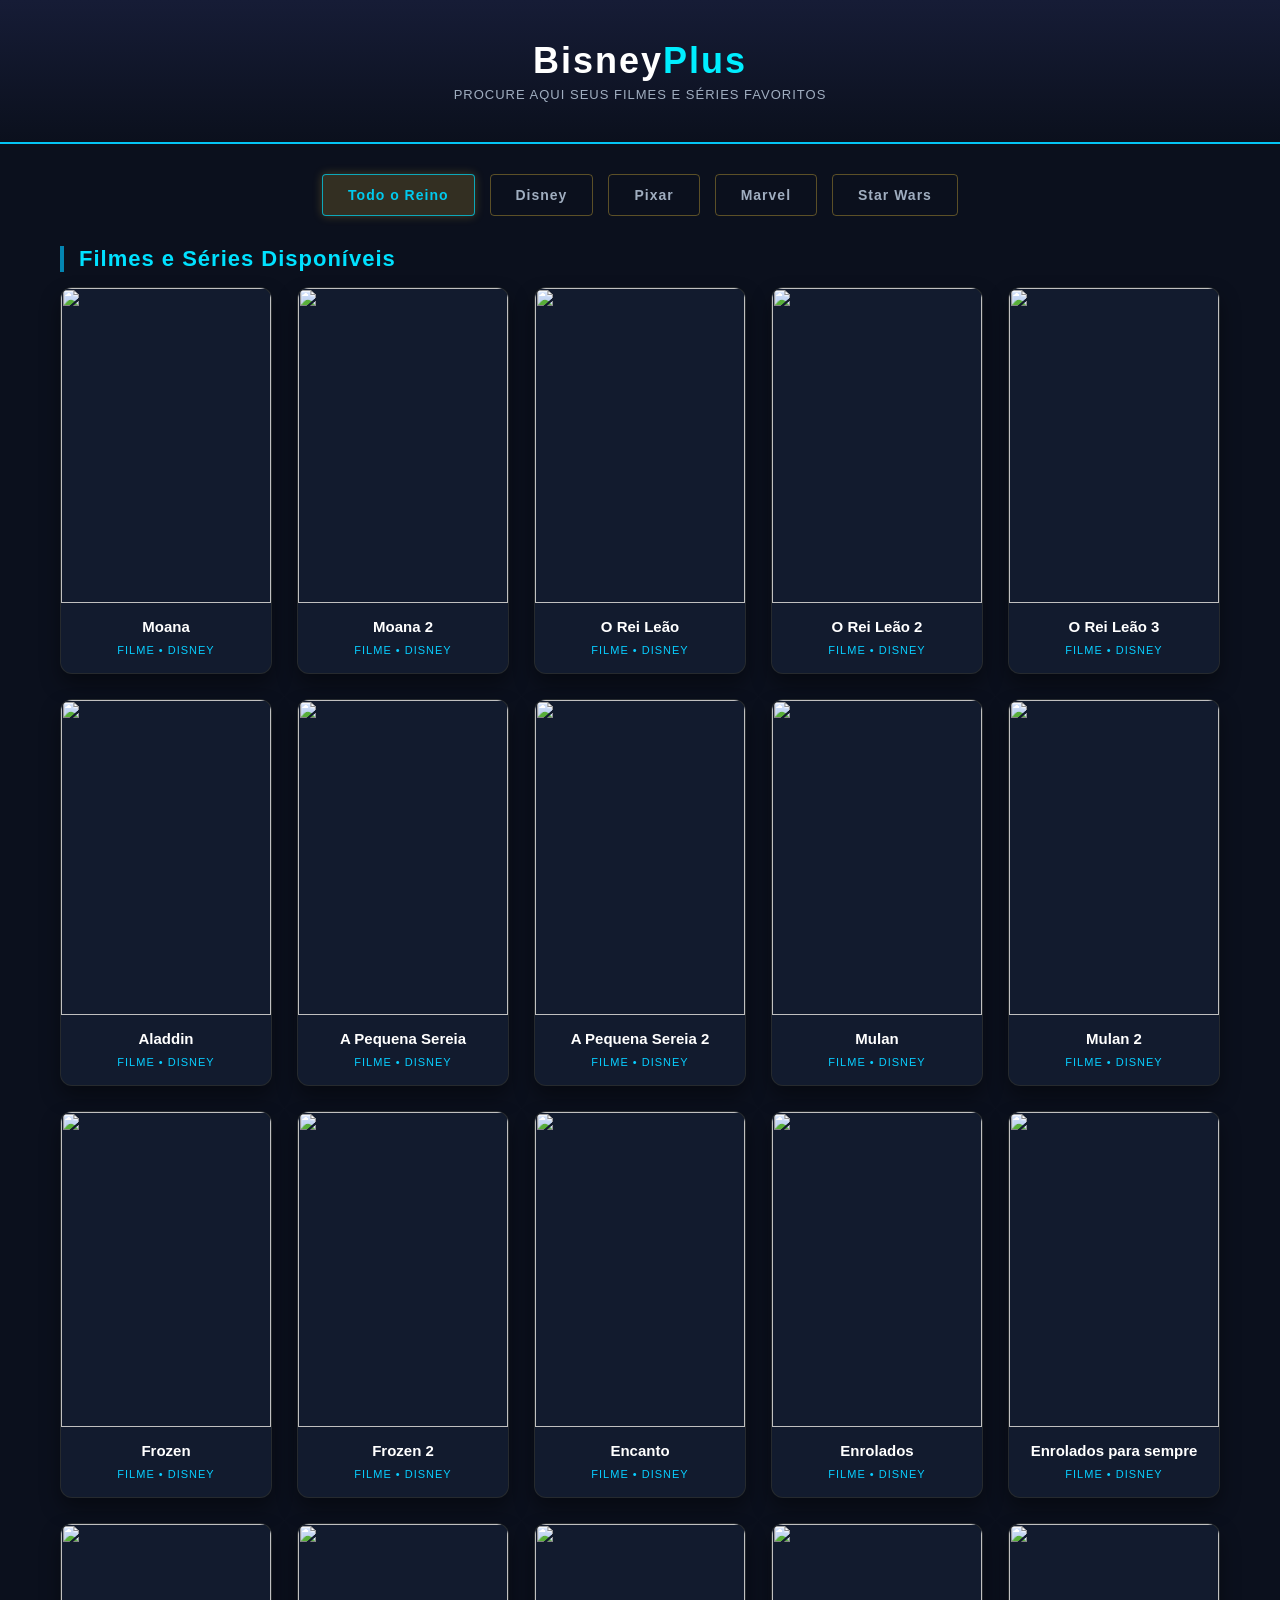
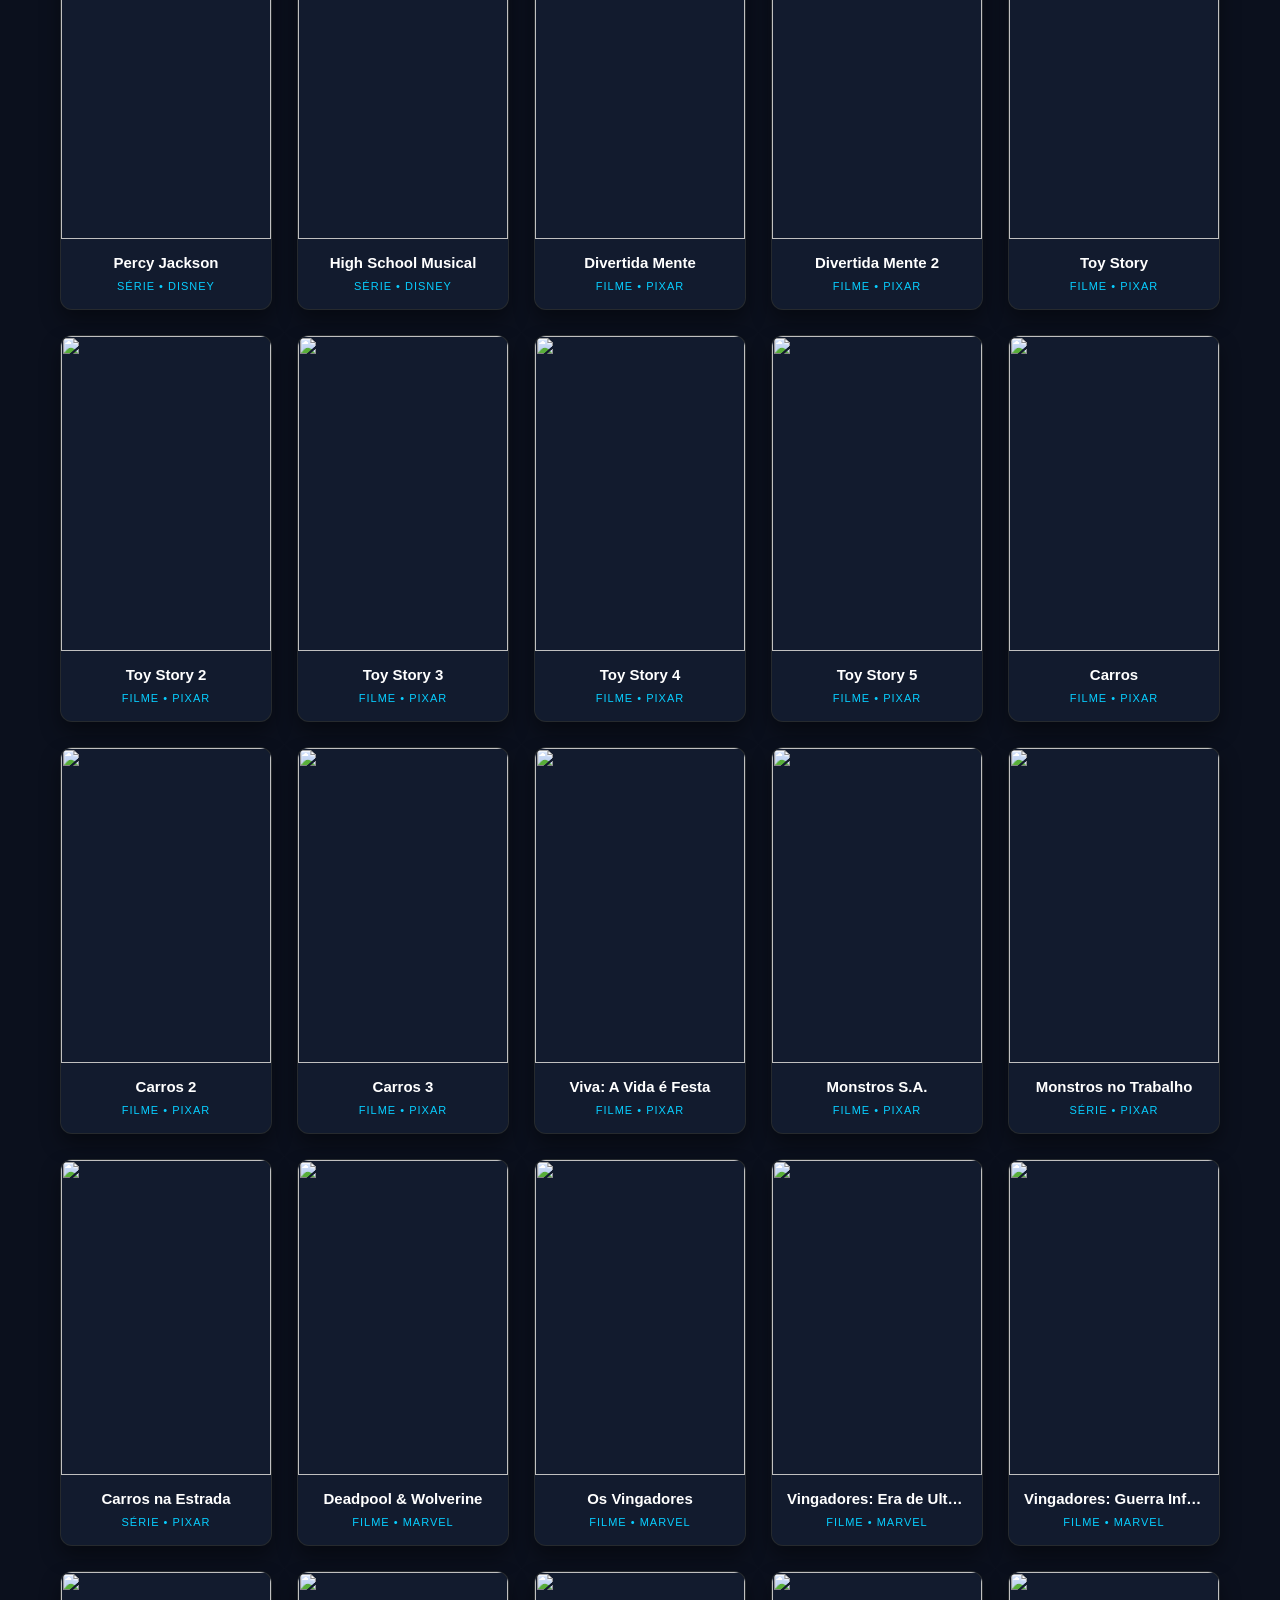
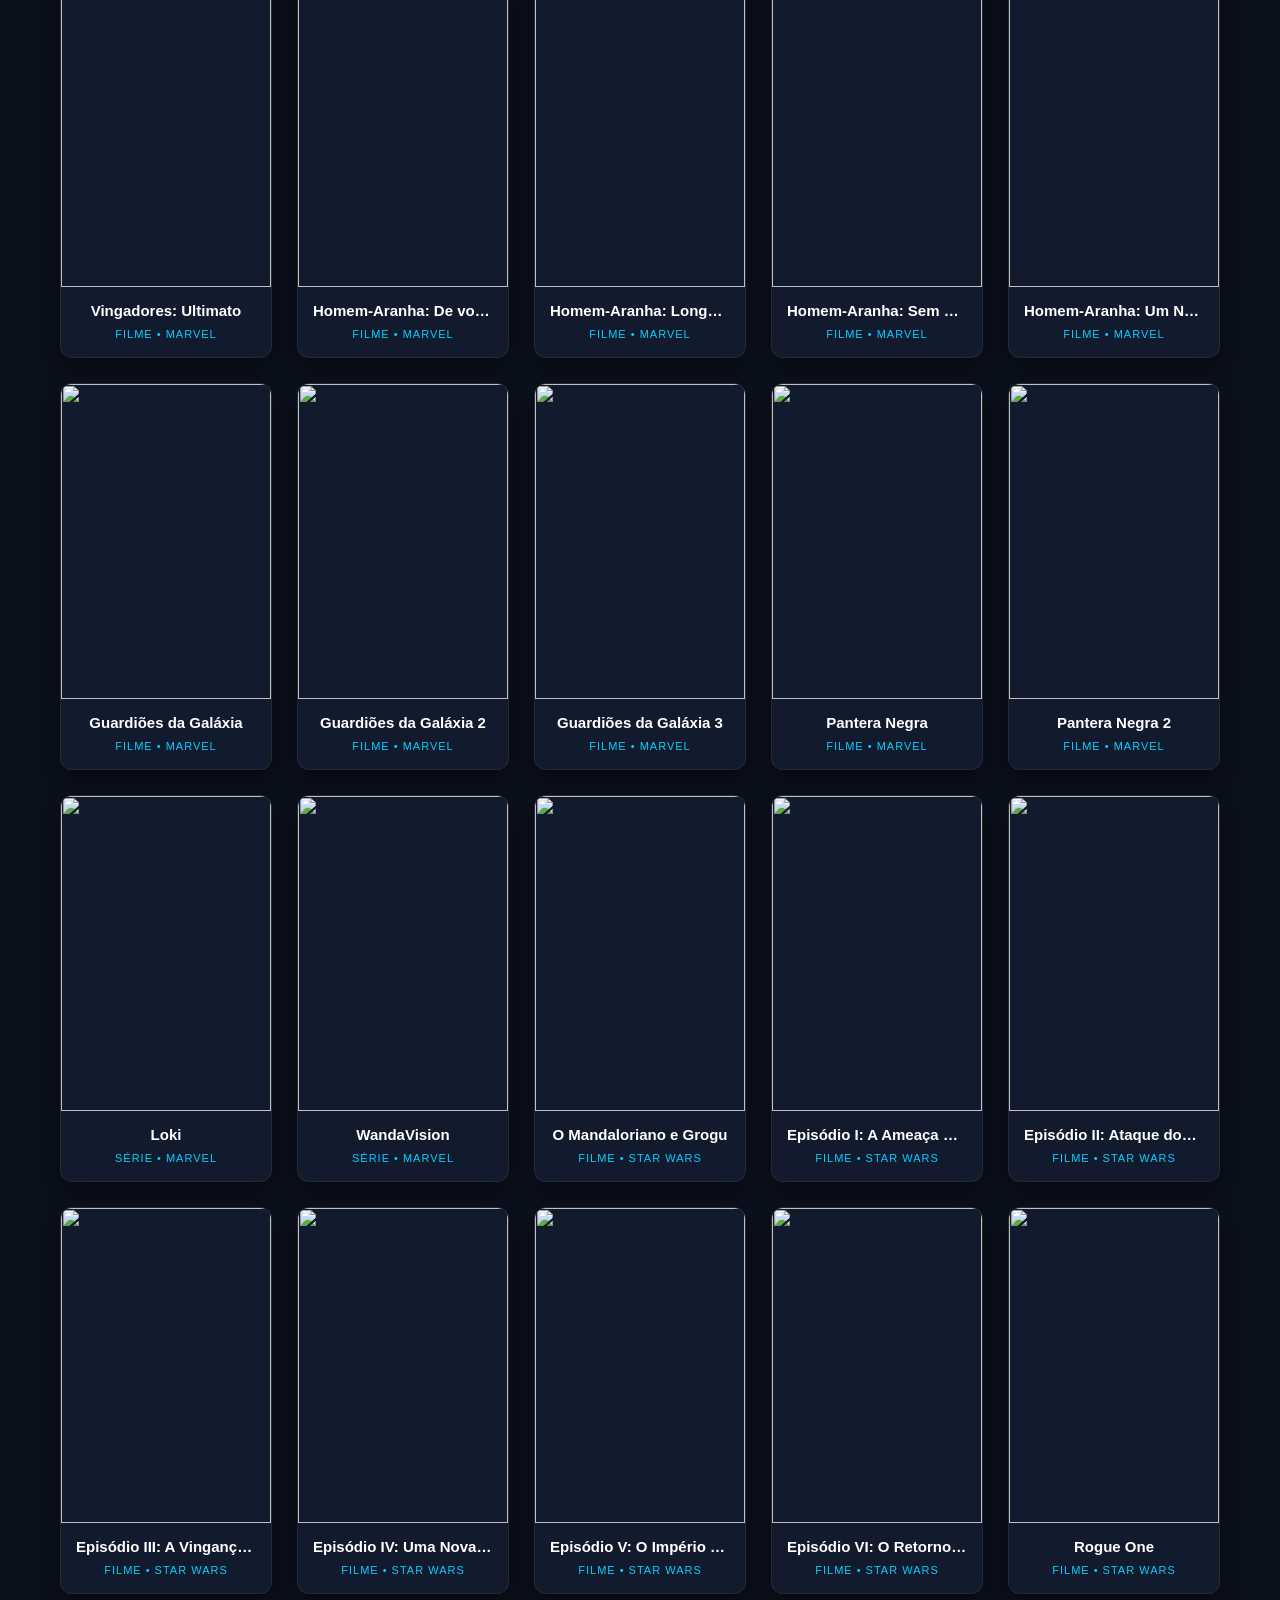
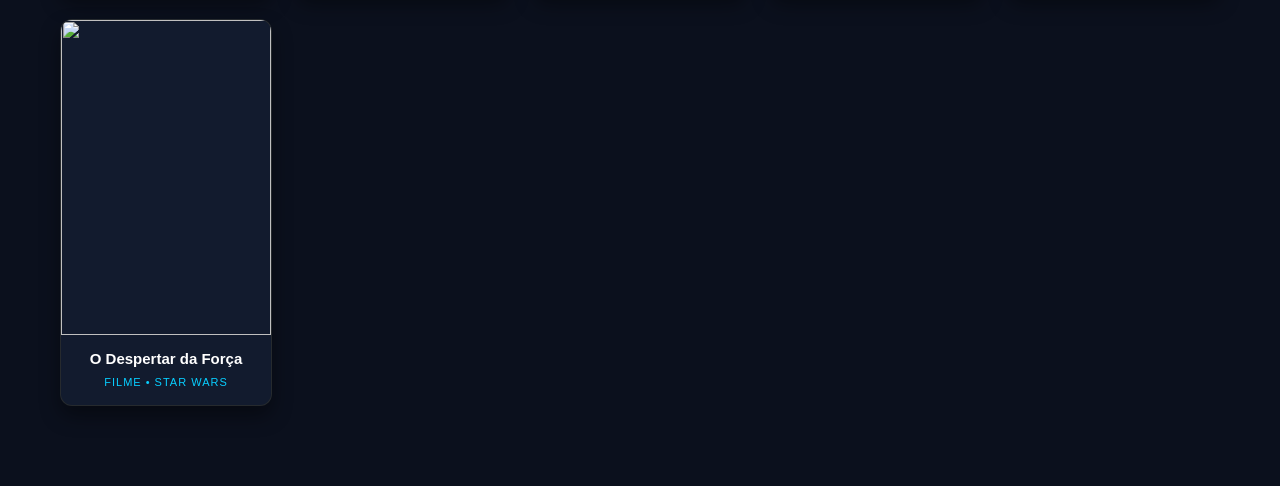
==== commit b9a75803: "Add files via upload" ====
--- a/index.html
+++ b/index.html
@@ -37,51 +37,57 @@
         <div class="royal-grid">
 
             <!-- ================= DISNEY ================= -->
-            <div class="royal-card uni-disney"><div class="card-img"><img src="moana.jpg"></div><div class="card-info"><h3>Moana </h3><span>Filme • Disney</span></div></div>
-            <div class="royal-card uni-disney"><div class="card-img"><img src="moana2.png"></div><div class="card-info"><h3>Moana 2</h3><span>Filme • Disney</span></div></div>
-            <div class="royal-card uni-disney"><div class="card-img"><img src="rei_leao.jpeg"></div><div class="card-info"><h3>O Rei Leão</h3><span>Filme • Disney</span></div></div>
-            <div class="royal-card uni-disney"><div class="card-img"><img src="rei_leao2.jpeg"></div><div class="card-info"><h3>O Rei Leão 2</h3><span>Filme • Disney</span></div></div>
-            <div class="royal-card uni-disney"><div class="card-img"><img src="rei_leao3.jpeg"></div><div class="card-info"><h3>O Rei Leão 3</h3><span>Filme • Disney</span></div></div>
-            <div class="royal-card uni-disney"><div class="card-img"><img src="aladdin.jpeg"></div><div class="card-info"><h3>Aladdin</h3><span>Filme • Disney</span></div></div>
-            <div class="royal-card uni-disney"><div class="card-img"><img src="pequena_sereia.jpeg"></div><div class="card-info"><h3>A Pequena Sereia</h3><span>Filme • Disney</span></div></div>
-            <div class="royal-card uni-disney"><div class="card-img"><img src="pequena_sereia2.jpeg"></div><div class="card-info"><h3>A Pequena Sereia 2</h3><span>Filme • Disney</span></div></div>
-            <div class="royal-card uni-disney"><div class="card-img"><img src="mulan.jpeg"></div><div class="card-info"><h3>Mulan</h3><span>Filme • Disney</span></div></div>
-            <div class="royal-card uni-disney"><div class="card-img"><img src="mulan2.jpeg"></div><div class="card-info"><h3>Mulan 2</h3><span>Filme • Disney</span></div></div>
-            <div class="royal-card uni-disney"><div class="card-img"><img src="frozen.png"></div><div class="card-info"><h3>Frozen </h3><span>Filme • Disney</span></div></div>
-            <div class="royal-card uni-disney"><div class="card-img"><img src="frozen2.jpg"></div><div class="card-info"><h3>Frozen 2</h3><span>Filme • Disney</span></div></div>
-            <div class="royal-card uni-disney"><div class="card-img"><img src="encanto.jpeg"></div><div class="card-info"><h3>Encanto</h3><span>Filme • Disney</span></div></div>
-            <div class="royal-card uni-disney"><div class="card-img"><img src="enrolados.jpeg"></div><div class="card-info"><h3>Enrolados</h3><span>Filme • Disney</span></div></div>
-            <div class="royal-card uni-disney"><div class="card-img"><img src="enrolados2.jpeg"></div><div class="card-info"><h3>Enrolados para sempre</h3><span>Filme • Disney</span></div></div>
-            <div class="royal-card uni-disney"><div class="card-img"><img src="percy_jackson.jpg"></div><div class="card-info"><h3>Percy Jackson</h3><span>Série • Disney</span></div></div>
-            <div class="royal-card uni-disney"><div class="card-img"><img src="high_school.jpeg"></div><div class="card-info"><h3>High School Musical</h3><span>Série • Disney</span></div></div>
+            <div class="royal-card uni-disney"><div class="card-img"><img src="/imagens/moana.jpg"></div><div class="card-info"><h3>Moana </h3><span>Filme • Disney</span></div></div>
+            <div class="royal-card uni-disney"><div class="card-img"><img src="/imagens/moana2.png"></div><div class="card-info"><h3>Moana 2</h3><span>Filme • Disney</span></div></div>
+            <div class="royal-card uni-disney"><div class="card-img"><img src="/imagens/rei_leao.jpeg"></div><div class="card-info"><h3>O Rei Leão</h3><span>Filme • Disney</span></div></div>
+            <div class="royal-card uni-disney"><div class="card-img"><img src="/imagens/rei_leao2.jpeg"></div><div class="card-info"><h3>O Rei Leão 2</h3><span>Filme • Disney</span></div></div>
+            <div class="royal-card uni-disney"><div class="card-img"><img src="/imagens/rei_leao3.jpeg"></div><div class="card-info"><h3>O Rei Leão 3</h3><span>Filme • Disney</span></div></div>
+            <div class="royal-card uni-disney"><div class="card-img"><img src="/imagens/aladdin.jpeg"></div><div class="card-info"><h3>Aladdin</h3><span>Filme • Disney</span></div></div>
+            <div class="royal-card uni-disney"><div class="card-img"><img src="/imagens/pequena_sereia.jpeg"></div><div class="card-info"><h3>A Pequena Sereia</h3><span>Filme • Disney</span></div></div>
+            <div class="royal-card uni-disney"><div class="card-img"><img src="/imagens/pequena_sereia2.jpeg"></div><div class="card-info"><h3>A Pequena Sereia 2</h3><span>Filme • Disney</span></div></div>
+            <div class="royal-card uni-disney"><div class="card-img"><img src="/imagens/mulan.jpeg"></div><div class="card-info"><h3>Mulan</h3><span>Filme • Disney</span></div></div>
+            <div class="royal-card uni-disney"><div class="card-img"><img src="/imagens/mulan2.jpeg"></div><div class="card-info"><h3>Mulan 2</h3><span>Filme • Disney</span></div></div>
+            <div class="royal-card uni-disney"><div class="card-img"><img src="/imagens/frozen.png"></div><div class="card-info"><h3>Frozen </h3><span>Filme • Disney</span></div></div>
+            <div class="royal-card uni-disney"><div class="card-img"><img src="/imagens/frozen2.jpg"></div><div class="card-info"><h3>Frozen 2</h3><span>Filme • Disney</span></div></div>
+            <div class="royal-card uni-disney"><div class="card-img"><img src="/imagens/encanto.jpeg"></div><div class="card-info"><h3>Encanto</h3><span>Filme • Disney</span></div></div>
+            <div class="royal-card uni-disney"><div class="card-img"><img src="/imagens/enrolados.jpeg"></div><div class="card-info"><h3>Enrolados</h3><span>Filme • Disney</span></div></div>
+            <div class="royal-card uni-disney"><div class="card-img"><img src="/imagens/enrolados2.jpeg"></div><div class="card-info"><h3>Enrolados para sempre</h3><span>Filme • Disney</span></div></div>
+            <div class="royal-card uni-disney"><div class="card-img"><img src="/imagens/percy_jackson.jpg"></div><div class="card-info"><h3>Percy Jackson</h3><span>Série • Disney</span></div></div>
+            <div class="royal-card uni-disney"><div class="card-img"><img src="/imagens/high_school.jpeg"></div><div class="card-info"><h3>High School Musical</h3><span>Série • Disney</span></div></div>
 
             <!-- ================= PIXAR ================= -->
-            <div class="royal-card uni-pixar"><div class="card-img"><img src="divertidamente.jpg"></div><div class="card-info"><h3>Divertida Mente </h3><span>Filme • Pixar</span></div></div>
-            <div class="royal-card uni-pixar"><div class="card-img"><img src="divertidamente_2.jpg"></div><div class="card-info"><h3>Divertida Mente 2</h3><span>Filme • Pixar</span></div></div>
-            <div class="royal-card uni-pixar"><div class="card-img"><img src="toy_story.jpeg"></div><div class="card-info"><h3>Toy Story </h3><span>Filme • Pixar</span></div></div>
-            <div class="royal-card uni-pixar"><div class="card-img"><img src="toy_story2.jpeg"></div><div class="card-info"><h3>Toy Story 2</h3><span>Filme • Pixar</span></div></div>
-            <div class="royal-card uni-pixar"><div class="card-img"><img src="toy_story3.jpeg"></div><div class="card-info"><h3>Toy Story 3</h3><span>Filme • Pixar</span></div></div>
-            <div class="royal-card uni-pixar"><div class="card-img"><img src="toy_story4.jpeg"></div><div class="card-info"><h3>Toy Story 4</h3><span>Filme • Pixar</span></div></div>
-            <div class="royal-card uni-pixar"><div class="card-img"><img src="toy_story5.jpg"></div><div class="card-info"><h3>Toy Story 5</h3><span>Filme • Pixar</span></div></div>
-            <div class="royal-card uni-pixar"><div class="card-img"><img src="carros.jpg"></div><div class="card-info"><h3>Carros </h3><span>Filme • Pixar</span></div></div>
-            <div class="royal-card uni-pixar"><div class="card-img"><img src="carros2.jpg"></div><div class="card-info"><h3>Carros 2</h3><span>Filme • Pixar</span></div></div>
-            <div class="royal-card uni-pixar"><div class="card-img"><img src="carros_3.jpeg"></div><div class="card-info"><h3>Carros 3</h3><span>Filme • Pixar</span></div></div>
-            <div class="royal-card uni-pixar"><div class="card-img"><img src="poco_loco.jpg"></div><div class="card-info"><h3>Viva: A Vida é Festa</h3><span>Filme • Pixar</span></div></div>
-            <div class="royal-card uni-pixar"><div class="card-img"><img src="monstros_sa.jpeg"></div><div class="card-info"><h3>Monstros S.A.</h3><span>Filme • Pixar</span></div></div>
-            <div class="royal-card uni-pixar"><div class="card-img"><img src="monstros_sa2.jpeg"></div><div class="card-info"><h3>Monstros no Trabalho</h3><span>Série • Pixar</span></div></div>
-            <div class="royal-card uni-pixar"><div class="card-img"><img src="carros_estrada.jpeg"></div><div class="card-info"><h3>Carros na Estrada</h3><span>Série • Pixar</span></div></div>
+            <div class="royal-card uni-pixar"><div class="card-img"><img src="/imagens/divertidamente.jpg"></div><div class="card-info"><h3>Divertida Mente </h3><span>Filme • Pixar</span></div></div>
+            <div class="royal-card uni-pixar"><div class="card-img"><img src="/imagens/divertidamente_2.jpg"></div><div class="card-info"><h3>Divertida Mente 2</h3><span>Filme • Pixar</span></div></div>
+            <div class="royal-card uni-pixar"><div class="card-img"><img src="/imagens/toy_story.jpeg"></div><div class="card-info"><h3>Toy Story </h3><span>Filme • Pixar</span></div></div>
+            <div class="royal-card uni-pixar"><div class="card-img"><img src="/imagens/toy_story2.jpeg"></div><div class="card-info"><h3>Toy Story 2</h3><span>Filme • Pixar</span></div></div>
+            <div class="royal-card uni-pixar"><div class="card-img"><img src="/imagens/toy_story3.jpeg"></div><div class="card-info"><h3>Toy Story 3</h3><span>Filme • Pixar</span></div></div>
+            <div class="royal-card uni-pixar"><div class="card-img"><img src="/imagens/toy_story4.jpeg"></div><div class="card-info"><h3>Toy Story 4</h3><span>Filme • Pixar</span></div></div>
+            <div class="royal-card uni-pixar"><div class="card-img"><img src="/imagens/toy_story5.jpg"></div><div class="card-info"><h3>Toy Story 5</h3><span>Filme • Pixar</span></div></div>
+            <div class="royal-card uni-pixar"><div class="card-img"><img src="/imagens/carros.jpg"></div><div class="card-info"><h3>Carros </h3><span>Filme • Pixar</span></div></div>
+            <div class="royal-card uni-pixar"><div class="card-img"><img src="/imagens/carros2.jpg"></div><div class="card-info"><h3>Carros 2</h3><span>Filme • Pixar</span></div></div>
+            <div class="royal-card uni-pixar"><div class="card-img"><img src="/imagens/carros_3.jpeg"></div><div class="card-info"><h3>Carros 3</h3><span>Filme • Pixar</span></div></div>
+            <div class="royal-card uni-pixar"><div class="card-img"><img src="/imagens/poco_loco.jpg"></div><div class="card-info"><h3>Viva: A Vida é Festa</h3><span>Filme • Pixar</span></div></div>
+            <div class="royal-card uni-pixar"><div class="card-img"><img src="/imagens/monstros_sa.jpeg"></div><div class="card-info"><h3>Monstros S.A.</h3><span>Filme • Pixar</span></div></div>
+            <div class="royal-card uni-pixar"><div class="card-img"><img src="/imagens/monstros_sa2.jpeg"></div><div class="card-info"><h3>Monstros no Trabalho</h3><span>Série • Pixar</span></div></div>
+            <div class="royal-card uni-pixar"><div class="card-img"><img src="/imagens/carros_estrada.jpeg"></div><div class="card-info"><h3>Carros na Estrada</h3><span>Série • Pixar</span></div></div>
 
             <!-- ================= MARVEL ================= -->
-            <div class="royal-card uni-marvel"><div class="card-img"><img src="https://unsplash.com"></div><div class="card-info"><h3>Deadpool & Wolverine</h3><span>Filme • Marvel</span></div></div>
-            <div class="royal-card uni-marvel"><div class="card-img"><img src="https://unsplash.com"></div><div class="card-info"><h3>Vingadores: Ultimato</h3><span>Filme • Marvel</span></div></div>
-            <div class="royal-card uni-marvel"><div class="card-img"><img src="https://unsplash.com"></div><div class="card-info"><h3>Homem-Aranha: Sem Volta</h3><span>Filme • Marvel</span></div></div>
-            <div class="royal-card uni-marvel"><div class="card-img"><img src="https://unsplash.com"></div><div class="card-info"><h3>Guardiões da Galáxia </h3><span>Filme • Marvel</span></div></div>
-            <div class="royal-card uni-marvel"><div class="card-img"><img src="https://unsplash.com"></div><div class="card-info"><h3>Guardiões da Galáxia 2</h3><span>Filme • Marvel</span></div></div>
-            <div class="royal-card uni-marvel"><div class="card-img"><img src="https://unsplash.com"></div><div class="card-info"><h3>Guardiões da Galáxia 3</h3><span>Filme • Marvel</span></div></div>
+            <div class="royal-card uni-marvel"><div class="card-img"><img src="/imagens/deadpool_wolverine.jpeg"></div><div class="card-info"><h3>Deadpool & Wolverine</h3><span>Filme • Marvel</span></div></div>
+            <div class="royal-card uni-marvel"><div class="card-img"><img src="/imagens/vingadore.jpg"></div><div class="card-info"><h3>Os Vingadores</h3><span>Filme • Marvel</span></div></div>
+            <div class="royal-card uni-marvel"><div class="card-img"><img src="/imagens/vingadores_ultron.jpg"></div><div class="card-info"><h3>Vingadores: Era de Ultron</h3><span>Filme • Marvel</span></div></div>
+            <div class="royal-card uni-marvel"><div class="card-img"><img src="/imagens/vingadore_infinita.jpg"></div><div class="card-info"><h3>Vingadores: Guerra Infinita</h3><span>Filme • Marvel</span></div></div>
+            <div class="royal-card uni-marvel"><div class="card-img"><img src="/imagens/vingadores_ultimato.jpeg"></div><div class="card-info"><h3>Vingadores: Ultimato</h3><span>Filme • Marvel</span></div></div>
+            <div class="royal-card uni-marvel"><div class="card-img"><img src="/imagens/homem_aranha1.jpeg"></div><div class="card-info"><h3>Homem-Aranha: De volta ao Lar</h3><span>Filme • Marvel</span></div></div>
+            <div class="royal-card uni-marvel"><div class="card-img"><img src="/imagens/homem_aranha2.jpg"></div><div class="card-info"><h3>Homem-Aranha: Longe de Casa</h3><span>Filme • Marvel</span></div></div>
+            <div class="royal-card uni-marvel"><div class="card-img"><img src="/imagens/homem_aranha3.jpeg"></div><div class="card-info"><h3>Homem-Aranha: Sem Volta pra Casa</h3><span>Filme • Marvel</span></div></div>
+            <div class="royal-card uni-marvel"><div class="card-img"><img src="/imagens/homem_aranha4.jpeg"></div><div class="card-info"><h3>Homem-Aranha: Um Novo Dia</h3><span>Filme • Marvel</span></div></div>
+            <div class="royal-card uni-marvel"><div class="card-img"><img src="/imagens/guardioes_galaxia1.jpg"></div><div class="card-info"><h3>Guardiões da Galáxia </h3><span>Filme • Marvel</span></div></div>
+            <div class="royal-card uni-marvel"><div class="card-img"><img src="/imagens/guardioes_galaxia2.jpg"></div><div class="card-info"><h3>Guardiões da Galáxia 2</h3><span>Filme • Marvel</span></div></div>
+            <div class="royal-card uni-marvel"><div class="card-img"><img src="/imagens/guardioes_galaxia3.jpg"></div><div class="card-info"><h3>Guardiões da Galáxia 3</h3><span>Filme • Marvel</span></div></div>
             <div class="royal-card uni-marvel"><div class="card-img"><img src="https://unsplash.com"></div><div class="card-info"><h3>Pantera Negra </h3><span>Filme • Marvel</span></div></div>
             <div class="royal-card uni-marvel"><div class="card-img"><img src="https://unsplash.com"></div><div class="card-info"><h3>Pantera Negra 2</h3><span>Filme • Marvel</span></div></div>
-            <div class="royal-card uni-marvel"><div class="card-img"><img src="loki.jpeg"></div><div class="card-info"><h3>Loki</h3><span>Série • Marvel</span></div></div>
-            <div class="royal-card uni-marvel"><div class="card-img"><img src="wanda_vision.jpg"></div><div class="card-info"><h3>WandaVision</h3><span>Série • Marvel</span></div></div>
+            <div class="royal-card uni-marvel"><div class="card-img"><img src="/imagens/loki.jpeg"></div><div class="card-info"><h3>Loki</h3><span>Série • Marvel</span></div></div>
+            <div class="royal-card uni-marvel"><div class="card-img"><img src="/imagens/wanda_vision.jpg"></div><div class="card-info"><h3>WandaVision</h3><span>Série • Marvel</span></div></div>
 
             <!-- ================= STAR WARS (Catálogo Corrigido e Icônico) ================= -->
             <!-- Filmes Clássicos e Recentes -->
